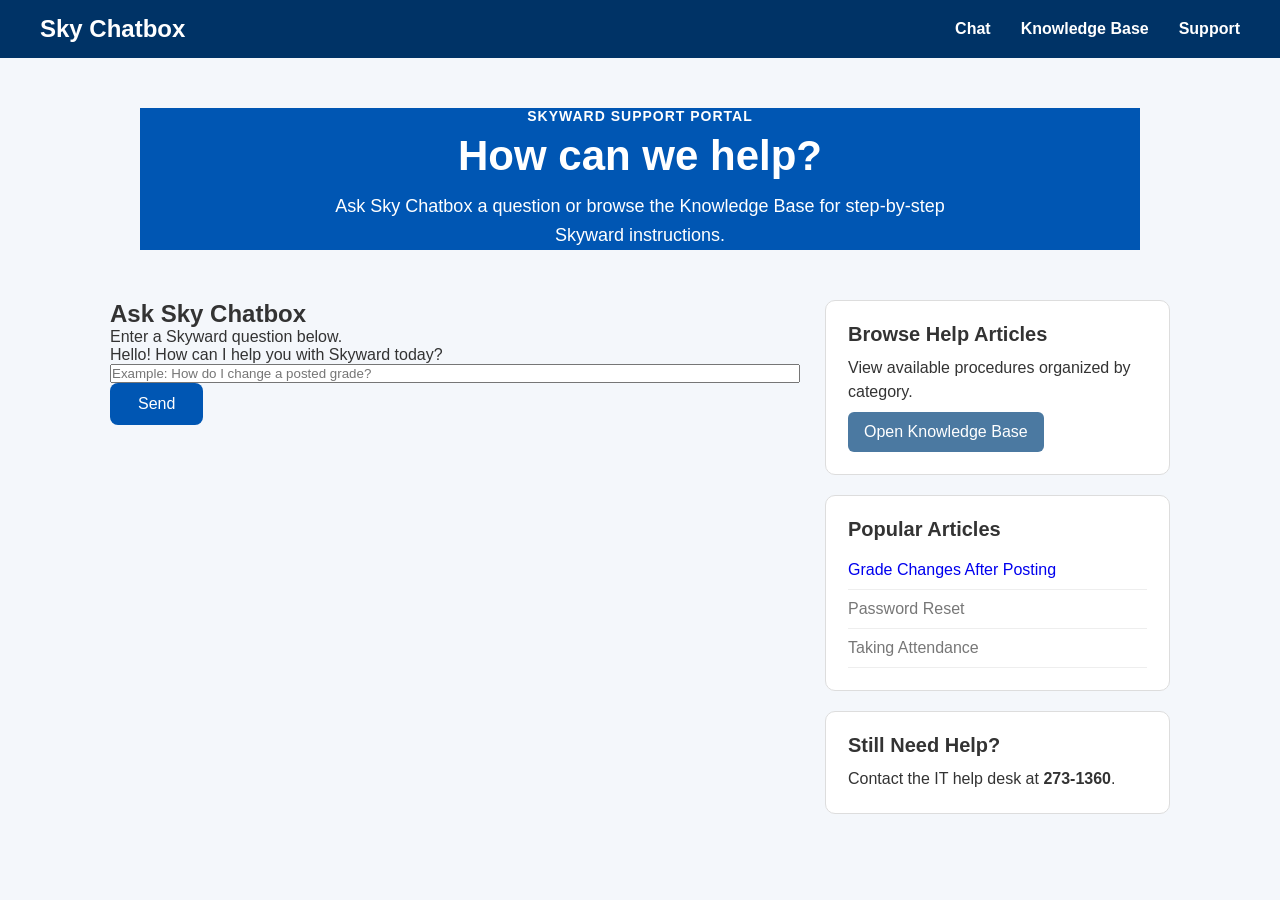
==== index.html @ 8b346db9 "Version 0.6 - Added Knowledge Base and autocomplete" ====
<!DOCTYPE html>
<html lang="en">

<head>
    <meta charset="UTF-8">
    <meta name="viewport" content="width=device-width, initial-scale=1.0">

    <title>Sky Chatbox</title>

    <link rel="stylesheet" href="css/style.css">
</head>

<body>

    <nav>
        <div class="logo">
            Sky Chatbox
        </div>

        <ul>
            <li><a href="index.html">Chat</a></li>
            <li><a href="pages/knowledge.html">Knowledge Base</a></li>
            <li><a href="#support">Support</a></li>
        </ul>
    </nav>

    <header class="home-header">
        <p class="eyebrow">Skyward Support Portal</p>

        <h1>How can we help?</h1>

        <p class="header-description">
            Ask Sky Chatbox a question or browse the Knowledge Base for
            step-by-step Skyward instructions.
        </p>
    </header>

    <main class="home-layout">

        <section class="chat-box">

            <div class="chat-header">
                <h2>Ask Sky Chatbox</h2>
                <p>Enter a Skyward question below.</p>
            </div>

            <div id="chatMessages" class="chat-messages">

                <div class="message bot-message">
                    Hello! How can I help you with Skyward today?
                </div>

            </div>

            <div class="chat-input-area">

    <div class="input-wrapper">

        <input
            type="text"
            id="userInput"
            placeholder="Example: How do I change a posted grade?"
            autocomplete="off"
        >

        <div id="suggestions" class="suggestions"></div>

    </div>

    <button id="sendButton" type="button">
        Send
    </button>

</div>

        </section>

        <aside class="home-sidebar">

            <section class="sidebar-card">
                <h2>Browse Help Articles</h2>

                <p>
                    View available procedures organized by category.
                </p>

                <a href="pages/knowledge.html" class="primary-link">
                    Open Knowledge Base
                </a>
            </section>

            <section class="sidebar-card">
                <h2>Popular Articles</h2>

                <a href="pages/grade-changes.html" class="popular-article">
                    Grade Changes After Posting
                </a>

                <span class="coming-soon">
                    Password Reset
                </span>

                <span class="coming-soon">
                    Taking Attendance
                </span>
            </section>

            <section class="sidebar-card" id="support">
                <h2>Still Need Help?</h2>

                <p>
                    Contact the IT help desk at
                    <strong>273-1360</strong>.
                </p>
            </section>

        </aside>

    </main>

    <script src="knowledge/knowledgeBase.js"></script>
    <script src="script.js"></script>

</body>

</html>
---- css/style.css ----
/* Reset some default browser styles */
* {
    margin: 0;
    padding: 0;
    box-sizing: border-box;
}

/* Overall page */
body {
    font-family: Arial, Helvetica, sans-serif;
    background-color: #f4f7fb;
    color: #333;
}

/* Header section */
header {
    background-color: #0056b3;
    color: white;
    text-align: center;
    padding: 50px 20px;
}

/* Main title */
header h1 {
    font-size: 3rem;
    margin-bottom: 10px;
}

/* Subtitle */
header p {
    font-size: 1.2rem;
}

/* Main content */
main {
    max-width: 900px;
    margin: 40px auto;
    padding: 20px;
}

/* Welcome card */
.welcome {
    background: white;
    border-radius: 12px;
    padding: 40px;
    text-align: center;
    box-shadow: 0 4px 12px rgba(0,0,0,0.1);
}

.welcome h2 {
    margin-bottom: 15px;
}

.welcome p {
    margin-bottom: 25px;
    line-height: 1.6;
}

/* Button */
button {
    background-color: #0056b3;
    color: white;
    border: none;
    padding: 12px 28px;
    font-size: 16px;
    border-radius: 8px;
    cursor: pointer;
    transition: background-color 0.3s ease;
}

button:hover {
    background-color: #003d80;
}
/* ==========================
   Navigation
========================== */

nav {
    background: #003366;
    color: white;
    display: flex;
    justify-content: space-between;
    align-items: center;
    padding: 15px 40px;
}

.logo {
    font-size: 24px;
    font-weight: bold;
}

nav ul {
    list-style: none;
    display: flex;
    gap: 30px;
}

nav a {
    color: white;
    text-decoration: none;
    font-weight: bold;
}

    nav a:hover {
        color: #ffd54f;
    }
/* ==========================
   Quick Help Cards
========================== */

.quick-links {
    margin-top: 50px;
}

.cards {
    display: flex;
    gap: 25px;
    justify-content: center;
    flex-wrap: wrap;
}

.card {
    width: 220px;
    background: white;
    border-radius: 15px;
    padding: 30px;
    text-align: center;
    box-shadow: 0px 6px 15px rgba(0,0,0,.12);
    transition: .3s;
    cursor: pointer;
}

    .card:hover {
        transform: translateY(-10px);
    }

    .card h3 {
        margin-top: 15px;
        font-size: 22px;
    }
.knowledge-page {
    width: 90%;
    max-width: 1000px;
    margin: 40px auto;
}

.knowledge-header {
    text-align: center;
    margin-bottom: 40px;
}

    .knowledge-header h1 {
        margin-bottom: 10px;
    }

    .knowledge-header p {
        margin-bottom: 20px;
    }

#articleSearch {
    width: 100%;
    max-width: 600px;
    padding: 14px;
    font-size: 16px;
    border: 1px solid #cccccc;
    border-radius: 8px;
}

.knowledge-category {
    margin-bottom: 40px;
}

    .knowledge-category h2 {
        margin-bottom: 15px;
    }

.article-list {
    display: grid;
    gap: 15px;
}

.article-card {
    display: block;
    padding: 20px;
    background-color: white;
    border: 1px solid #dddddd;
    border-radius: 10px;
    text-decoration: none;
    color: inherit;
}

    .article-card:hover {
        border-color: #4b79a1;
        box-shadow: 0 4px 12px rgba(0, 0, 0, 0.08);
    }

    .article-card h3 {
        margin-bottom: 8px;
    }

    .article-card p {
        margin: 0;
        line-height: 1.5;
    }
    .home-header {
    max-width: 1000px;
    margin: 50px auto 30px;
    padding: 0 20px;
    text-align: center;
}

.eyebrow {
    margin-bottom: 8px;
    font-size: 14px;
    font-weight: bold;
    letter-spacing: 1px;
    text-transform: uppercase;
}

.home-header h1 {
    margin: 0 0 12px;
    font-size: 42px;
}

.header-description {
    max-width: 650px;
    margin: 0 auto;
    font-size: 18px;
    line-height: 1.6;
}

.home-layout {
    display: grid;
    grid-template-columns: minmax(0, 2fr) minmax(260px, 1fr);
    gap: 25px;
    width: 90%;
    max-width: 1100px;
    margin: 0 auto 50px;
}

.home-sidebar {
    display: flex;
    flex-direction: column;
    gap: 20px;
}

.sidebar-card {
    padding: 22px;
    background-color: white;
    border: 1px solid #dddddd;
    border-radius: 10px;
}

.sidebar-card h2 {
    margin-top: 0;
    margin-bottom: 10px;
    font-size: 20px;
}

.sidebar-card p {
    line-height: 1.5;
}

.primary-link {
    display: inline-block;
    margin-top: 8px;
    padding: 11px 16px;
    background-color: #4b79a1;
    color: white;
    border-radius: 6px;
    text-decoration: none;
}

.popular-article,
.coming-soon {
    display: block;
    padding: 10px 0;
    border-bottom: 1px solid #eeeeee;
}

.popular-article {
    text-decoration: none;
}

.coming-soon {
    color: #777777;
}

@media (max-width: 800px) {
    .home-layout {
        grid-template-columns: 1fr;
    }

    .home-header h1 {
        font-size: 34px;
    }
}
.input-wrapper {
    position: relative;
    flex: 1;
}

.input-wrapper input {
    width: 100%;
    box-sizing: border-box;
}

.suggestions {
    display: none;
    position: absolute;
    left: 0;
    right: 0;
    bottom: calc(100% + 6px);
    background-color: white;
    border: 1px solid #dddddd;
    border-radius: 8px;
    box-shadow: 0 6px 18px rgba(0, 0, 0, 0.12);
    max-height: 220px;
    overflow-y: auto;
    z-index: 1000;
}

.suggestion-item {
    padding: 12px 14px;
    cursor: pointer;
    border-bottom: 1px solid #eeeeee;
}

.suggestion-item:last-child {
    border-bottom: none;
}

.suggestion-item:hover {
    background-color: #f4f6f8;
}

.suggestion-topic {
    display: block;
    font-weight: bold;
    margin-bottom: 3px;
}

.suggestion-hint {
    display: block;
    font-size: 13px;
    color: #666666;
}
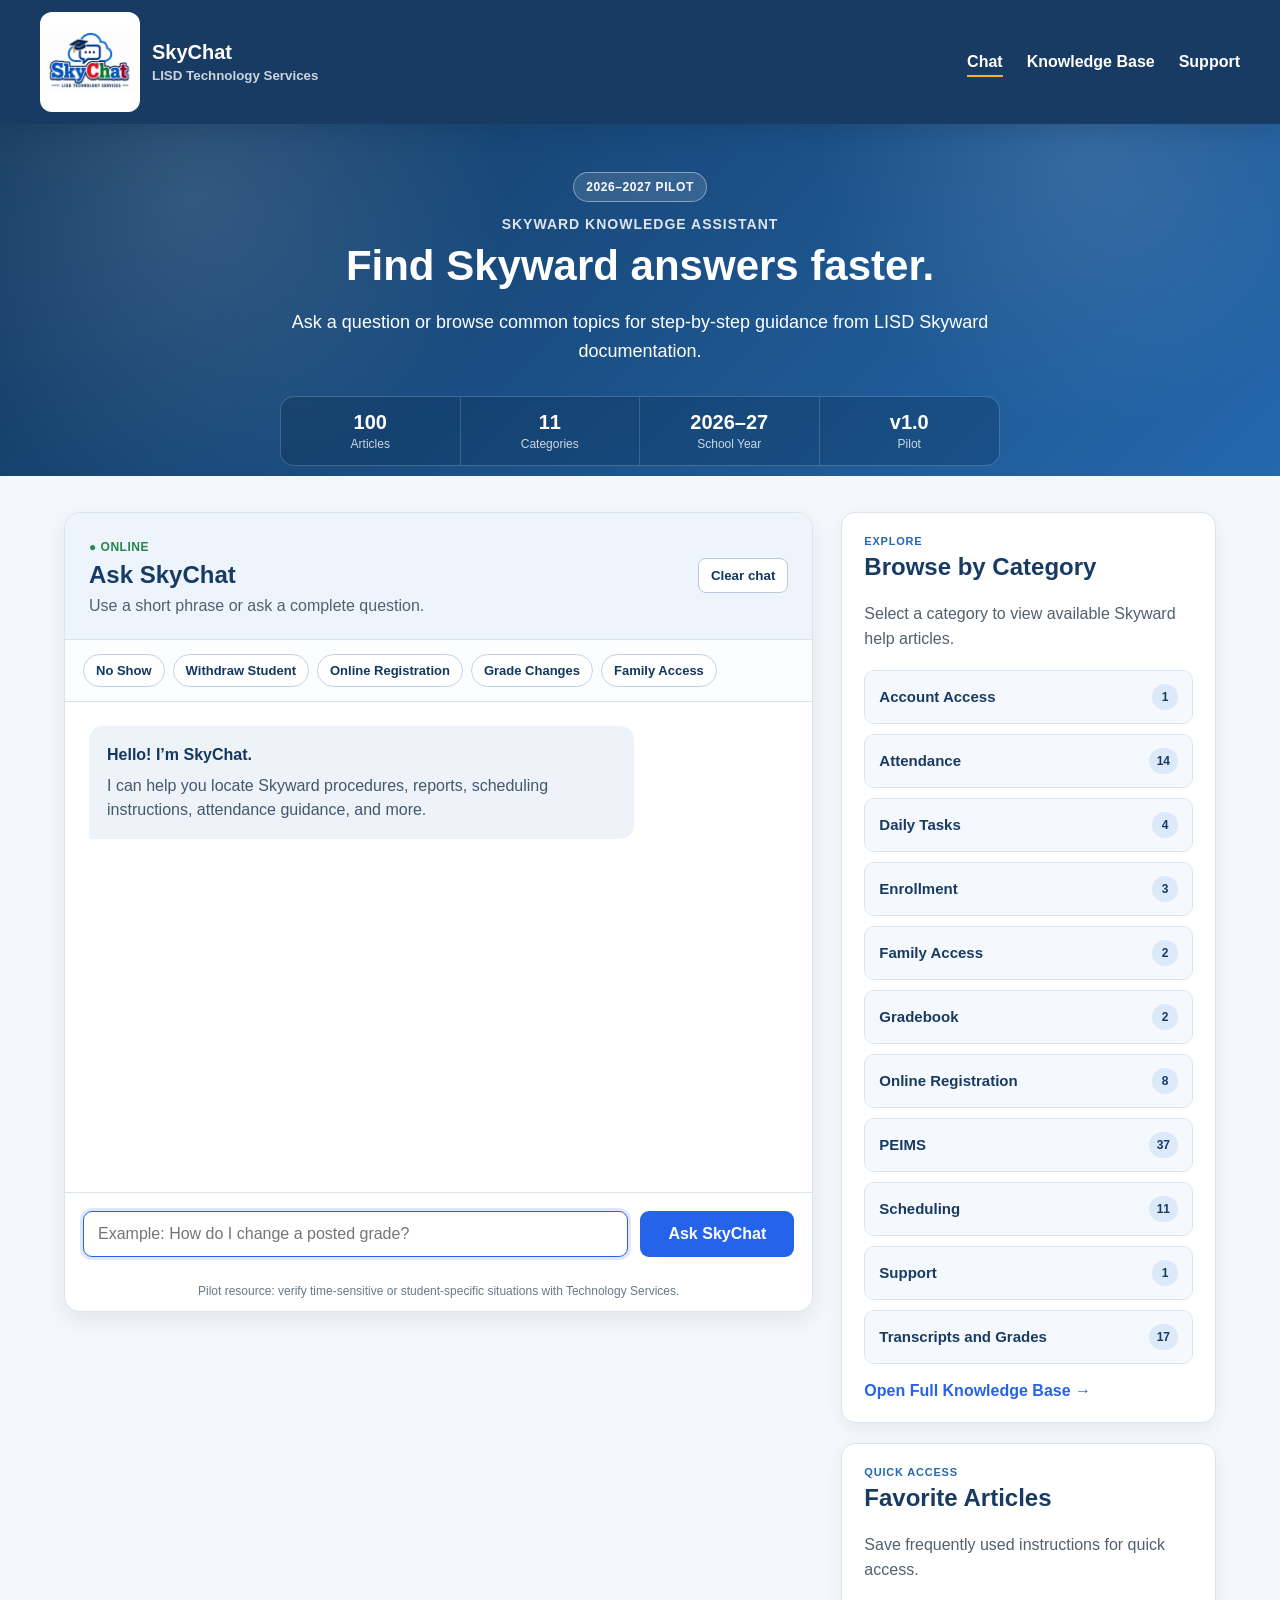
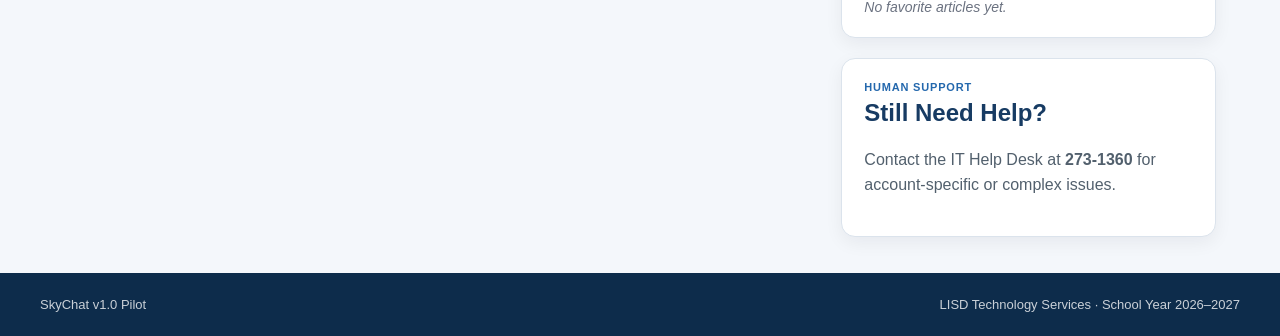
==== commit cef56a5d: "Upload SkyChat v1.0 Pilot" ====
--- a/index.html
+++ b/index.html
@@ -1,126 +1,132 @@
 <!DOCTYPE html>
 <html lang="en">
-
 <head>
     <meta charset="UTF-8">
     <meta name="viewport" content="width=device-width, initial-scale=1.0">
-
-    <title>Sky Chatbox</title>
-
+    <meta name="description" content="SkyChat pilot knowledge assistant for LISD Skyward procedures.">
+    <title>SkyChat | LISD Technology Services</title>
     <link rel="stylesheet" href="css/style.css">
 </head>
+<body>
+    <nav class="app-nav">
+        <a class="brand" href="index.html" aria-label="SkyChat home">
+    <img src="images/skychatbox-logo.png"
+         alt="SkyChat logo"
+         style="width: 100px; height: 100px;">
 
-<body>
-
-    <nav>
-        <div class="logo">
-            Sky Chatbox
-        </div>
-
+    <span class="brand-copy">
+        <strong>SkyChat</strong>
+        <small>LISD Technology Services</small>
+    </span>
+</a>
         <ul>
-            <li><a href="index.html">Chat</a></li>
+            <li><a class="active" href="index.html">Chat</a></li>
             <li><a href="pages/knowledge.html">Knowledge Base</a></li>
             <li><a href="#support">Support</a></li>
         </ul>
     </nav>
 
     <header class="home-header">
-        <p class="eyebrow">Skyward Support Portal</p>
-
-        <h1>How can we help?</h1>
-
+        <div class="pilot-badge">2026–2027 Pilot</div>
+        <p class="eyebrow">Skyward Knowledge Assistant</p>
+        <h1>Find Skyward answers faster.</h1>
         <p class="header-description">
-            Ask Sky Chatbox a question or browse the Knowledge Base for
-            step-by-step Skyward instructions.
+            Ask a question or browse common topics for step-by-step guidance from LISD Skyward documentation.
         </p>
+        <div class="stat-strip" aria-label="SkyChat status">
+            <div><strong id="articleCount">0</strong><span>Articles</span></div>
+            <div><strong id="categoryCount">0</strong><span>Categories</span></div>
+            <div><strong>2026–27</strong><span>School Year</span></div>
+            <div><strong>v1.0</strong><span>Pilot</span></div>
+        </div>
     </header>
 
     <main class="home-layout">
-
-        <section class="chat-box">
-
+        <section class="chat-box" aria-label="SkyChat conversation">
             <div class="chat-header">
-                <h2>Ask Sky Chatbox</h2>
-                <p>Enter a Skyward question below.</p>
+                <div>
+                    <span class="online-indicator">● Online</span>
+                    <h2>Ask SkyChat</h2>
+                    <p>Use a short phrase or ask a complete question.</p>
+                </div>
+                <button id="clearChatButton" class="secondary-button" type="button">Clear chat</button>
             </div>
 
-            <div id="chatMessages" class="chat-messages">
+            <div class="quick-topics" aria-label="Suggested questions">
+                <button type="button" data-question="How do I process a no show?">No Show</button>
+                <button type="button" data-question="How do I withdraw a student?">Withdraw Student</button>
+                <button type="button" data-question="How do I approve online registration?">Online Registration</button>
+                <button type="button" data-question="How do I change a posted grade?">Grade Changes</button>
+                <button type="button" data-question="How do I access Family Access?">Family Access</button>
+            </div>
 
-                <div class="message bot-message">
-                    Hello! How can I help you with Skyward today?
+            <div id="chatMessages" class="chat-messages" aria-live="polite">
+                <div class="message bot-message welcome-message">
+                    <strong>Hello! I’m SkyChat.</strong>
+                    <span>I can help you locate Skyward procedures, reports, scheduling instructions, attendance guidance, and more.</span>
                 </div>
-
             </div>
 
             <div class="chat-input-area">
-
-    <div class="input-wrapper">
-
-        <input
-            type="text"
-            id="userInput"
-            placeholder="Example: How do I change a posted grade?"
-            autocomplete="off"
-        >
-
-        <div id="suggestions" class="suggestions"></div>
-
-    </div>
-
-    <button id="sendButton" type="button">
-        Send
-    </button>
-
-</div>
-
+                <div class="input-wrapper">
+                    <label class="sr-only" for="userInput">Ask a Skyward question</label>
+                    <input type="text" id="userInput" placeholder="Example: How do I change a posted grade?" autocomplete="off">
+                    <div id="suggestions" class="suggestions"></div>
+                </div>
+                <button id="sendButton" type="button">Ask SkyChat</button>
+            </div>
+            <p class="pilot-notice">
+                Pilot resource: verify time-sensitive or student-specific situations with Technology Services.
+            </p>
         </section>
 
         <aside class="home-sidebar">
-
-            <section class="sidebar-card">
-                <h2>Browse Help Articles</h2>
-
-                <p>
-                    View available procedures organized by category.
-                </p>
-
-                <a href="pages/knowledge.html" class="primary-link">
-                    Open Knowledge Base
-                </a>
+            <section class="sidebar-card category-browser-card">
+                <span class="card-kicker">Explore</span>
+                <h2>Browse by Category</h2>
+                <p>Select a category to view available Skyward help articles.</p>
+                <div id="categoryBrowser" class="category-browser"></div>
+                <a href="pages/knowledge.html" class="primary-link">Open Full Knowledge Base →</a>
             </section>
 
-            <section class="sidebar-card">
-                <h2>Popular Articles</h2>
-
-                <a href="pages/grade-changes.html" class="popular-article">
-                    Grade Changes After Posting
-                </a>
-
-                <span class="coming-soon">
-                    Password Reset
-                </span>
-
-                <span class="coming-soon">
-                    Taking Attendance
-                </span>
+            <section class="sidebar-card favorites-card">
+                <span class="card-kicker">Quick Access</span>
+                <h2>Favorite Articles</h2>
+                <p>Save frequently used instructions for quick access.</p>
+                <div id="favoritesList" class="favorites-list">
+                    <span class="favorites-empty">No favorite articles yet.</span>
+                </div>
             </section>
 
             <section class="sidebar-card" id="support">
+                <span class="card-kicker">Human Support</span>
                 <h2>Still Need Help?</h2>
-
-                <p>
-                    Contact the IT help desk at
-                    <strong>273-1360</strong>.
-                </p>
+                <p>Contact the IT Help Desk at <strong>273-1360</strong> for account-specific or complex issues.</p>
             </section>
-
         </aside>
-
     </main>
 
+    <footer class="app-footer">
+        <span>SkyChat v1.0 Pilot</span>
+        <span>LISD Technology Services · School Year 2026–2027</span>
+    </footer>
+
+    <script src="knowledge/accountAccess.js"></script>
+    <script src="knowledge/attendance.js"></script>
+    <script src="knowledge/enrollment.js"></script>
+    <script src="knowledge/familyAccess.js"></script>
+    <script src="knowledge/gradebook.js"></script>
+    <script src="knowledge/scheduling.js"></script>
+    <script src="knowledge/support.js"></script>
+    <script src="knowledge/peims.js"></script>
+    <script src="knowledge/transcriptsGrades.js"></script>
+    <script src="knowledge/dailyTasks.js"></script>
+    <script src="knowledge/dataMiningReports.js"></script>
     <script src="knowledge/knowledgeBase.js"></script>
+    <script src="js/knowledgeService.js"></script>
+    <script src="js/conversation.js"></script>
+    <script src="js/reportFinder.js"></script>
     <script src="script.js"></script>
-
+    
 </body>
-
-</html>+</html>
--- a/css/style.css
+++ b/css/style.css
@@ -1,347 +1,1535 @@
-/* Reset some default browser styles */
-* {
-    margin: 0;
-    padding: 0;
-    box-sizing: border-box;
-}
-
-/* Overall page */
-body {
-    font-family: Arial, Helvetica, sans-serif;
-    background-color: #f4f7fb;
-    color: #333;
-}
-
-/* Header section */
-header {
-    background-color: #0056b3;
-    color: white;
-    text-align: center;
-    padding: 50px 20px;
-}
-
-/* Main title */
-header h1 {
-    font-size: 3rem;
-    margin-bottom: 10px;
-}
-
-/* Subtitle */
-header p {
-    font-size: 1.2rem;
-}
-
-/* Main content */
-main {
-    max-width: 900px;
-    margin: 40px auto;
-    padding: 20px;
-}
-
-/* Welcome card */
-.welcome {
-    background: white;
-    border-radius: 12px;
-    padding: 40px;
-    text-align: center;
-    box-shadow: 0 4px 12px rgba(0,0,0,0.1);
-}
-
-.welcome h2 {
-    margin-bottom: 15px;
-}
-
-.welcome p {
-    margin-bottom: 25px;
-    line-height: 1.6;
-}
-
-/* Button */
-button {
-    background-color: #0056b3;
-    color: white;
-    border: none;
-    padding: 12px 28px;
-    font-size: 16px;
-    border-radius: 8px;
-    cursor: pointer;
-    transition: background-color 0.3s ease;
-}
-
-button:hover {
-    background-color: #003d80;
-}
-/* ==========================
-   Navigation
-========================== */
-
-nav {
-    background: #003366;
-    color: white;
-    display: flex;
-    justify-content: space-between;
-    align-items: center;
-    padding: 15px 40px;
-}
-
-.logo {
-    font-size: 24px;
-    font-weight: bold;
-}
-
-nav ul {
-    list-style: none;
-    display: flex;
-    gap: 30px;
-}
-
-nav a {
-    color: white;
-    text-decoration: none;
-    font-weight: bold;
-}
-
-    nav a:hover {
-        color: #ffd54f;
-    }
-/* ==========================
-   Quick Help Cards
-========================== */
-
-.quick-links {
-    margin-top: 50px;
-}
-
-.cards {
-    display: flex;
-    gap: 25px;
-    justify-content: center;
-    flex-wrap: wrap;
-}
-
-.card {
-    width: 220px;
-    background: white;
-    border-radius: 15px;
-    padding: 30px;
-    text-align: center;
-    box-shadow: 0px 6px 15px rgba(0,0,0,.12);
-    transition: .3s;
-    cursor: pointer;
-}
-
-    .card:hover {
-        transform: translateY(-10px);
-    }
-
-    .card h3 {
-        margin-top: 15px;
-        font-size: 22px;
-    }
-.knowledge-page {
-    width: 90%;
-    max-width: 1000px;
-    margin: 40px auto;
-}
-
-.knowledge-header {
-    text-align: center;
-    margin-bottom: 40px;
-}
-
-    .knowledge-header h1 {
-        margin-bottom: 10px;
-    }
-
-    .knowledge-header p {
-        margin-bottom: 20px;
-    }
-
-#articleSearch {
-    width: 100%;
-    max-width: 600px;
-    padding: 14px;
-    font-size: 16px;
-    border: 1px solid #cccccc;
-    border-radius: 8px;
-}
-
-.knowledge-category {
-    margin-bottom: 40px;
-}
-
-    .knowledge-category h2 {
-        margin-bottom: 15px;
-    }
-
-.article-list {
-    display: grid;
-    gap: 15px;
-}
-
-.article-card {
-    display: block;
-    padding: 20px;
-    background-color: white;
-    border: 1px solid #dddddd;
-    border-radius: 10px;
-    text-decoration: none;
-    color: inherit;
-}
-
-    .article-card:hover {
-        border-color: #4b79a1;
-        box-shadow: 0 4px 12px rgba(0, 0, 0, 0.08);
-    }
-
-    .article-card h3 {
-        margin-bottom: 8px;
-    }
-
-    .article-card p {
-        margin: 0;
-        line-height: 1.5;
-    }
-    .home-header {
-    max-width: 1000px;
-    margin: 50px auto 30px;
-    padding: 0 20px;
-    text-align: center;
-}
-
-.eyebrow {
-    margin-bottom: 8px;
-    font-size: 14px;
-    font-weight: bold;
-    letter-spacing: 1px;
-    text-transform: uppercase;
-}
-
-.home-header h1 {
-    margin: 0 0 12px;
-    font-size: 42px;
-}
-
-.header-description {
-    max-width: 650px;
-    margin: 0 auto;
-    font-size: 18px;
-    line-height: 1.6;
-}
-
-.home-layout {
-    display: grid;
-    grid-template-columns: minmax(0, 2fr) minmax(260px, 1fr);
-    gap: 25px;
-    width: 90%;
-    max-width: 1100px;
-    margin: 0 auto 50px;
-}
-
-.home-sidebar {
-    display: flex;
-    flex-direction: column;
-    gap: 20px;
-}
-
-.sidebar-card {
-    padding: 22px;
-    background-color: white;
-    border: 1px solid #dddddd;
-    border-radius: 10px;
-}
-
-.sidebar-card h2 {
-    margin-top: 0;
-    margin-bottom: 10px;
-    font-size: 20px;
-}
-
-.sidebar-card p {
-    line-height: 1.5;
-}
-
-.primary-link {
-    display: inline-block;
-    margin-top: 8px;
-    padding: 11px 16px;
-    background-color: #4b79a1;
-    color: white;
-    border-radius: 6px;
-    text-decoration: none;
-}
-
-.popular-article,
-.coming-soon {
-    display: block;
-    padding: 10px 0;
-    border-bottom: 1px solid #eeeeee;
-}
-
-.popular-article {
-    text-decoration: none;
-}
-
-.coming-soon {
-    color: #777777;
-}
-
-@media (max-width: 800px) {
-    .home-layout {
-        grid-template-columns: 1fr;
-    }
-
-    .home-header h1 {
-        font-size: 34px;
-    }
-}
-.input-wrapper {
-    position: relative;
-    flex: 1;
-}
-
-.input-wrapper input {
-    width: 100%;
-    box-sizing: border-box;
-}
-
-.suggestions {
-    display: none;
-    position: absolute;
-    left: 0;
-    right: 0;
-    bottom: calc(100% + 6px);
-    background-color: white;
-    border: 1px solid #dddddd;
-    border-radius: 8px;
-    box-shadow: 0 6px 18px rgba(0, 0, 0, 0.12);
-    max-height: 220px;
-    overflow-y: auto;
-    z-index: 1000;
-}
-
-.suggestion-item {
-    padding: 12px 14px;
-    cursor: pointer;
-    border-bottom: 1px solid #eeeeee;
-}
-
-.suggestion-item:last-child {
-    border-bottom: none;
-}
-
-.suggestion-item:hover {
-    background-color: #f4f6f8;
-}
-
-.suggestion-topic {
-    display: block;
-    font-weight: bold;
-    margin-bottom: 3px;
-}
-
-.suggestion-hint {
-    display: block;
-    font-size: 13px;
-    color: #666666;
+* {
+    box-sizing: border-box;
+}
+
+body {
+    margin: 0;
+    font-family: Arial, Helvetica, sans-serif;
+    background: #f4f7fb;
+    color: #1f2937;
+}
+
+/* Navigation */
+
+nav {
+    display: flex;
+    align-items: center;
+    justify-content: space-between;
+    padding: 18px 40px;
+    background: #173b63;
+    color: #ffffff;
+}
+
+.logo {
+    font-size: 22px;
+    font-weight: 700;
+}
+
+nav ul {
+    display: flex;
+    gap: 24px;
+    margin: 0;
+    padding: 0;
+    list-style: none;
+}
+
+nav a {
+    color: #ffffff;
+    text-decoration: none;
+    font-weight: 600;
+}
+
+nav a:hover {
+    text-decoration: underline;
+}
+
+/* Header */
+
+.home-header {
+    padding: 10px 16px;
+    text-align: center;
+    background: linear-gradient(135deg, #173b63, #2563a8);
+    color: #ffffff;
+}
+
+.eyebrow {
+    margin: 0 0 10px;
+    font-size: 14px;
+    font-weight: 700;
+    letter-spacing: 1px;
+    text-transform: uppercase;
+    opacity: 0.85;
+}
+
+.home-header h1 {
+    margin: 0;
+    font-size: 42px;
+}
+
+.header-description {
+    max-width: 700px;
+    margin: 18px auto 0;
+    line-height: 1.6;
+    font-size: 18px;
+}
+
+/* Main layout */
+
+.home-layout {
+    display: grid;
+    grid-template-columns: minmax(0, 2fr) minmax(280px, 1fr);
+    gap: 28px;
+    max-width: 1200px;
+    margin: 36px auto;
+    padding: 0 24px;
+}
+
+/* Chat section */
+
+.chat-box { 
+  display: flex; 
+  flex-direction: column; 
+  height: calc(100vh - 100px); /* Reduced subtracted space to make it taller */
+  min-height: 620px; 
+  max-height: 900px; /* Increased from 760px for extra height */
+  background: #ffffff; 
+  border: 1px solid #dbe3ec; 
+  border-radius: 16px; 
+  overflow: hidden; 
+  box-shadow: 0 8px 24px rgba(15, 23, 42, 0.08);
+}
+
+
+.chat-header {
+    padding: 24px;
+    background: #eef4fb;
+    border-bottom: 1px solid #dbe3ec;
+}
+
+.chat-header h2 {
+    margin: 0 0 8px;
+    color: #173b63;
+}
+
+.chat-header p {
+    margin: 0;
+    color: #52606d;
+}
+
+.chat-messages {
+    flex: 1;
+    min-height: 0;
+    display: flex;
+    flex-direction: column;
+    gap: 14px;
+    padding: 24px;
+    overflow-y: auto;
+}
+
+.message {
+    max-width: 78%;
+    padding: 12px 16px;
+    border-radius: 14px;
+    line-height: 1.5;
+    white-space: pre-line;
+}
+
+.bot-message {
+    align-self: flex-start;
+    background: #edf3f9;
+    color: #243b53;
+    border-bottom-left-radius: 4px;
+}
+
+.user-message {
+    align-self: flex-end;
+    background: #2563eb;
+    color: #ffffff;
+    border-bottom-right-radius: 4px;
+}
+
+.chat-input-area {
+    display: flex;
+    gap: 12px;
+    padding: 18px;
+    background: #ffffff;
+    border-top: 1px solid #dbe3ec;
+    flex-shrink: 0;
+}
+
+.input-wrapper {
+    position: relative;
+    flex: 1;
+}
+
+#userInput {
+    width: 100%;
+    padding: 13px 14px;
+    border: 1px solid #b8c5d3;
+    border-radius: 9px;
+    font-size: 16px;
+    outline: none;
+}
+
+#userInput:focus {
+    border-color: #2563eb;
+    box-shadow: 0 0 0 3px rgba(37, 99, 235, 0.15);
+}
+
+#sendButton {
+    padding: 0 22px;
+    background: #2563eb;
+    color: #ffffff;
+    border: none;
+    border-radius: 9px;
+    font-size: 16px;
+    font-weight: 700;
+    cursor: pointer;
+}
+
+#sendButton:hover {
+    background: #1d4ed8;
+}
+
+/* Autocomplete suggestions */
+
+.suggestions {
+    position: absolute;
+    left: 0;
+    right: 0;
+    bottom: calc(100% + 8px);
+    display: none;
+    max-height: 260px;
+    overflow-y: auto;
+    background: #ffffff;
+    border: 1px solid #d9e2ec;
+    border-radius: 10px;
+    box-shadow: 0 8px 20px rgba(0, 0, 0, 0.12);
+    z-index: 20;
+}
+
+.suggestion-item {
+    display: flex;
+    flex-direction: column;
+    gap: 3px;
+    padding: 12px 14px;
+    cursor: pointer;
+    border-bottom: 1px solid #edf2f7;
+}
+
+.suggestion-item:last-child {
+    border-bottom: none;
+}
+
+.suggestion-item:hover {
+    background: #f0f5ff;
+}
+
+.suggestion-topic {
+    color: #173b63;
+    font-weight: 700;
+}
+
+.suggestion-hint {
+    color: #6b7c93;
+    font-size: 12px;
+}
+
+/* Sidebar */
+
+.home-sidebar {
+    display: flex;
+    flex-direction: column;
+    gap: 20px;
+}
+
+.sidebar-card {
+    padding: 22px;
+    background: #ffffff;
+    border: 1px solid #dbe3ec;
+    border-radius: 14px;
+    box-shadow: 0 6px 18px rgba(15, 23, 42, 0.06);
+}
+
+.sidebar-card h2 {
+    margin-top: 0;
+    color: #173b63;
+}
+
+.sidebar-card p {
+    color: #52606d;
+    line-height: 1.6;
+}
+
+.primary-link,
+.popular-article {
+    display: block;
+    margin-top: 12px;
+    color: #2563eb;
+    text-decoration: none;
+    font-weight: 700;
+}
+
+.primary-link:hover,
+.popular-article:hover {
+    text-decoration: underline;
+}
+
+.coming-soon {
+    display: block;
+    margin-top: 12px;
+    color: #6b7280;
+}
+
+/* Knowledge article response card */
+
+.article-message {
+    width: 100%;
+    max-width: 560px;
+    padding: 0;
+    background: transparent;
+}
+
+.response-card {
+    width: 100%;
+    padding: 22px;
+    background: #ffffff;
+    border: 1px solid #d9e2ec;
+    border-left: 5px solid #2563eb;
+    border-radius: 12px;
+    box-sizing: border-box;
+    box-shadow: 0 4px 14px rgba(0, 0, 0, 0.08);
+}
+
+.response-title {
+    margin: 0 0 10px;
+    font-size: 20px;
+    color: #172b4d;
+}
+
+.category-badge {
+    display: inline-block;
+    margin-bottom: 18px;
+    padding: 5px 11px;
+    background: #e8f0ff;
+    color: #1d4ed8;
+    border-radius: 20px;
+    font-size: 13px;
+    font-weight: 600;
+}
+
+.section-label {
+    margin: 5px 0 6px;
+    color: #52606d;
+    font-size: 13px;
+    font-weight: 700;
+    text-transform: uppercase;
+    letter-spacing: 0.5px;
+}
+
+.response-summary {
+    margin: 0;
+    color: #334e68;
+    line-height: 1.6;
+}
+
+.response-divider {
+    margin: 18px 0;
+    border: 0;
+    border-top: 1px solid #d9e2ec;
+}
+
+.response-answer {
+    color: #243b53;
+    line-height: 1.7;
+    white-space: pre-line;
+}
+
+.related-articles {
+    display: flex;
+    flex-wrap: wrap;
+    gap: 8px;
+    margin-top: 10px;
+}
+
+.related-button {
+    padding: 8px 12px;
+    background: #f0f5ff;
+    color: #1d4ed8;
+    border: 1px solid #b6ccfe;
+    border-radius: 7px;
+    font-family: inherit;
+    font-size: 14px;
+    cursor: pointer;
+}
+
+.related-button:hover {
+    background: #dbe8ff;
+    border-color: #7da2f8;
+}
+
+/* Responsive layout */
+
+@media (max-width: 850px) {
+    nav {
+        flex-direction: column;
+        gap: 14px;
+        padding: 18px 20px;
+    }
+
+    nav ul {
+        flex-wrap: wrap;
+        justify-content: center;
+    }
+
+    .home-header {
+        padding: 42px 20px 30px;
+    }
+
+    .home-header h1 {
+        font-size: 34px;
+    }
+
+    .home-layout {
+        grid-template-columns: 1fr;
+        padding: 0 16px;
+    }
+
+    .chat-box {
+        min-height: 560px;
+    }
+
+    .message {
+        max-width: 90%;
+    }
+}
+
+@media (max-width: 560px) {
+    .chat-input-area {
+        flex-direction: column;
+    }
+
+    #sendButton {
+        min-height: 46px;
+    }
+
+    .home-header h1 {
+        font-size: 30px;
+    }
+}
+/* ChatGPT typing indicator */
+
+.typing {
+    display: flex;
+    gap: 6px;
+    align-items: center;
+}
+
+.typing span {
+    width: 10px;
+    height: 10px;
+    border-radius: 50%;
+    background: #4f73c8;
+    animation: bounce 1.2s infinite;
+}
+
+.typing span:nth-child(2) {
+    animation-delay: .2s;
+}
+
+.typing span:nth-child(3) {
+    animation-delay: .4s;
+}
+
+@keyframes bounce {
+
+    0%,80%,100%{
+        transform: translateY(0);
+        opacity:.4;
+    }
+
+    40%{
+        transform: translateY(-7px);
+        opacity:1;
+    }
+
+}
+.message {
+
+    animation: fadeIn .35s ease;
+
+}
+
+@keyframes fadeIn{
+
+from{
+
+opacity:0;
+transform:translateY(10px);
+
+}
+
+to{
+
+opacity:1;
+transform:translateY(0);
+
+}
+
+}
+.response-card{
+
+transition:.25s;
+
+}
+
+.response-card:hover{
+
+transform:translateY(-4px);
+
+box-shadow:0 12px 30px rgba(0,0,0,.15);
+
+}
+/* Category browser */
+
+.category-browser-card {
+    overflow: hidden;
+}
+
+.category-browser {
+    display: flex;
+    flex-direction: column;
+    gap: 10px;
+    margin: 18px 0;
+}
+
+.category-section {
+    overflow: hidden;
+    border: 1px solid #dbe3ec;
+    border-radius: 10px;
+    background: #ffffff;
+}
+
+.category-toggle {
+    width: 100%;
+    display: flex;
+    align-items: center;
+    justify-content: space-between;
+    gap: 12px;
+    padding: 13px 14px;
+    background: #f5f8fc;
+    color: #173b63;
+    border: none;
+    font-family: inherit;
+    font-size: 15px;
+    font-weight: 700;
+    text-align: left;
+    cursor: pointer;
+}
+
+.category-toggle:hover {
+    background: #eaf1fa;
+}
+
+.category-toggle.active {
+    background: #173b63;
+    color: #ffffff;
+}
+
+.category-count {
+    display: inline-flex;
+    align-items: center;
+    justify-content: center;
+    min-width: 26px;
+    height: 26px;
+    padding: 0 8px;
+    background: #dce9f8;
+    color: #173b63;
+    border-radius: 20px;
+    font-size: 12px;
+    font-weight: 700;
+}
+
+.category-toggle.active .category-count {
+    background: #ffffff;
+    color: #173b63;
+}
+
+.category-article-list {
+    display: none;
+    flex-direction: column;
+    padding: 8px;
+    background: #ffffff;
+    border-top: 1px solid #dbe3ec;
+}
+
+.category-article-list.open {
+    display: flex;
+}
+
+.category-article-button {
+    width: 100%;
+    padding: 10px 11px;
+    background: transparent;
+    color: #334e68;
+    border: none;
+    border-radius: 7px;
+    font-family: inherit;
+    font-size: 14px;
+    text-align: left;
+    cursor: pointer;
+}
+
+.category-article-button:hover {
+    background: #eef4fb;
+    color: #1d4ed8;
+}
+/* Favorite articles */
+
+.article-heading {
+    display: flex;
+    align-items: flex-start;
+    justify-content: space-between;
+    gap: 16px;
+}
+
+.article-heading .response-title {
+    flex: 1;
+}
+
+.favorite-article-button {
+    flex-shrink: 0;
+    width: 40px;
+    height: 40px;
+    padding: 0;
+    background: #f5f8fc;
+    color: #6b7280;
+    border: 1px solid #d9e2ec;
+    border-radius: 50%;
+    font-family: inherit;
+    font-size: 25px;
+    line-height: 1;
+    cursor: pointer;
+    transition: 0.2s ease;
+}
+
+.favorite-article-button:hover {
+    background: #fff7d6;
+    color: #d97706;
+    border-color: #f4c95d;
+    transform: scale(1.06);
+}
+
+.favorite-article-button.active {
+    background: #fff7d6;
+    color: #d97706;
+    border-color: #f4c95d;
+}
+
+.favorites-list {
+    display: flex;
+    flex-direction: column;
+    gap: 8px;
+    margin-top: 16px;
+}
+
+.favorites-empty {
+    color: #6b7280;
+    font-size: 14px;
+    font-style: italic;
+}
+
+.favorite-item {
+    display: flex;
+    align-items: stretch;
+    overflow: hidden;
+    border: 1px solid #dbe3ec;
+    border-radius: 8px;
+}
+
+.favorite-open-button {
+    flex: 1;
+    padding: 10px 12px;
+    background: #f5f8fc;
+    color: #173b63;
+    border: none;
+    font-family: inherit;
+    font-size: 14px;
+    font-weight: 600;
+    text-align: left;
+    cursor: pointer;
+}
+
+.favorite-open-button:hover {
+    background: #eaf1fa;
+    color: #1d4ed8;
+}
+
+.favorite-remove-button {
+    width: 40px;
+    background: #ffffff;
+    color: #6b7280;
+    border: none;
+    border-left: 1px solid #dbe3ec;
+    font-family: inherit;
+    font-size: 22px;
+    cursor: pointer;
+}
+
+.favorite-remove-button:hover {
+    background: #fee2e2;
+    color: #b91c1c;
+}
+/* Admin dashboard */
+
+.admin-header {
+    padding: 48px 40px 34px;
+    text-align: center;
+    background: linear-gradient(135deg, #173b63, #2563a8);
+    color: #ffffff;
+}
+
+.admin-header h1 {
+    margin: 0;
+    font-size: 40px;
+}
+
+.admin-layout {
+    max-width: 1200px;
+    margin: 36px auto;
+    padding: 0 24px 40px;
+}
+
+.admin-stat-grid {
+    display: grid;
+    grid-template-columns: repeat(4, minmax(0, 1fr));
+    gap: 20px;
+    margin-bottom: 28px;
+}
+
+.admin-stat-card {
+    display: flex;
+    flex-direction: column;
+    gap: 12px;
+    padding: 24px;
+    background: #ffffff;
+    border: 1px solid #dbe3ec;
+    border-radius: 14px;
+    box-shadow: 0 6px 18px rgba(15, 23, 42, 0.06);
+}
+
+.admin-stat-label {
+    color: #52606d;
+    font-size: 14px;
+    font-weight: 700;
+    text-transform: uppercase;
+    letter-spacing: 0.5px;
+}
+
+.admin-stat-number {
+    color: #173b63;
+    font-size: 38px;
+}
+
+.admin-panel {
+    padding: 26px;
+    background: #ffffff;
+    border: 1px solid #dbe3ec;
+    border-radius: 14px;
+    box-shadow: 0 6px 18px rgba(15, 23, 42, 0.06);
+}
+
+.admin-panel-heading {
+    display: flex;
+    align-items: flex-start;
+    justify-content: space-between;
+    gap: 20px;
+    margin-bottom: 22px;
+}
+
+.admin-panel-heading h2 {
+    margin: 0 0 8px;
+    color: #173b63;
+}
+
+.admin-panel-heading p {
+    margin: 0;
+    color: #52606d;
+}
+
+.admin-danger-button {
+    flex-shrink: 0;
+    padding: 10px 15px;
+    background: #ffffff;
+    color: #b91c1c;
+    border: 1px solid #f1a7a7;
+    border-radius: 8px;
+    font-family: inherit;
+    font-weight: 700;
+    cursor: pointer;
+}
+
+.admin-danger-button:hover {
+    background: #fee2e2;
+}
+
+.unanswered-questions-list {
+    display: flex;
+    flex-direction: column;
+    gap: 12px;
+}
+
+.unanswered-question-card {
+    padding: 18px;
+    background: #f8fafc;
+    border: 1px solid #dbe3ec;
+    border-left: 4px solid #2563eb;
+    border-radius: 10px;
+}
+
+.unanswered-question-card h3 {
+    margin: 0 0 12px;
+    color: #243b53;
+    font-size: 17px;
+}
+
+.unanswered-question-details {
+    display: flex;
+    flex-wrap: wrap;
+    gap: 14px;
+    color: #6b7280;
+    font-size: 13px;
+}
+
+.admin-empty-message {
+    margin: 0;
+    padding: 20px;
+    color: #6b7280;
+    text-align: center;
+    background: #f8fafc;
+    border: 1px dashed #cbd5e1;
+    border-radius: 10px;
+}
+
+@media (max-width: 900px) {
+    .admin-stat-grid {
+        grid-template-columns: repeat(2, minmax(0, 1fr));
+    }
+}
+
+@media (max-width: 560px) {
+    .admin-header {
+        padding: 38px 20px 28px;
+    }
+
+    .admin-header h1 {
+        font-size: 31px;
+    }
+
+    .admin-stat-grid {
+        grid-template-columns: 1fr;
+    }
+
+    .admin-panel-heading {
+        flex-direction: column;
+    }
+
+    .admin-danger-button {
+        width: 100%;
+    }
+}
+/* ======================================================
+   TOP VIEWED ARTICLES
+   ====================================================== */
+
+.top-articles-list {
+    display: flex;
+    flex-direction: column;
+    gap: 12px;
+    margin-top: 20px;
+}
+
+.top-article-item {
+    display: grid;
+    grid-template-columns: 45px 1fr auto;
+    align-items: center;
+    gap: 16px;
+    padding: 16px 18px;
+    background: #f7f9fc;
+    border: 1px solid #d8e1ec;
+    border-radius: 12px;
+}
+
+.top-article-rank {
+    display: flex;
+    align-items: center;
+    justify-content: center;
+    width: 34px;
+    height: 34px;
+    border-radius: 50%;
+    background: #1f5f9f;
+    color: white;
+    font-weight: 700;
+}
+
+.top-article-topic {
+    font-size: 16px;
+    font-weight: 600;
+    color: #163b66;
+}
+
+.top-article-views {
+    font-size: 14px;
+    font-weight: 600;
+    color: #58677a;
+    white-space: nowrap;
+}
+
+@media (max-width: 600px) {
+    .top-article-item {
+        grid-template-columns: 40px 1fr;
+    }
+
+    .top-article-views {
+        grid-column: 2;
+    }
+}
+/* ======================================================
+   DASHBOARD
+====================================================== */
+
+.knowledge-dashboard-grid {
+    display: grid;
+    grid-template-columns: repeat(auto-fit, minmax(220px, 1fr));
+    gap: 20px;
+    margin-top: 20px;
+}
+
+.knowledge-dashboard-card {
+    display: flex;
+    align-items: center;
+    gap: 18px;
+
+    background: #ffffff;
+
+    border-radius: 14px;
+
+    padding: 20px;
+
+    border: 1px solid #e5e7eb;
+
+    box-shadow: 0 6px 18px rgba(0,0,0,.08);
+
+    transition: all .25s ease;
+}
+
+.knowledge-dashboard-card:hover {
+    transform: translateY(-4px);
+
+    box-shadow: 0 10px 26px rgba(0,0,0,.15);
+}
+
+.knowledge-dashboard-icon {
+
+    width: 58px;
+    height: 58px;
+
+    border-radius: 50%;
+
+    background: #0f4c81;
+
+    color: white;
+
+    display: flex;
+
+    align-items: center;
+
+    justify-content: center;
+
+    font-size: 28px;
+
+    flex-shrink: 0;
+}
+
+.knowledge-dashboard-label {
+
+    display: block;
+
+    color: #6b7280;
+
+    font-size: .9rem;
+
+    margin-bottom: 6px;
+}
+
+.knowledge-dashboard-number {
+
+    display: block;
+
+    font-size: 2rem;
+
+    font-weight: 700;
+
+    color: #111827;
+}
+
+.knowledge-dashboard-date {
+
+    display: block;
+
+    font-size: 1rem;
+
+    font-weight: 600;
+
+    color: #111827;
+}
+/* ======================================================
+   ADMIN LAYOUT
+====================================================== */
+
+.admin-main {
+
+    display: grid;
+
+    grid-template-columns: 260px 1fr;
+
+    gap: 30px;
+
+    align-items: start;
+
+    max-width: 1600px;
+
+    margin: 30px auto;
+
+    padding: 0 25px;
+}
+
+.admin-sidebar {
+
+    background: #0f4c81;
+
+    color: white;
+
+    border-radius: 16px;
+
+    padding: 24px;
+
+    position: sticky;
+
+    top: 20px;
+
+    min-height: 700px;
+}
+
+.sidebar-logo {
+
+    text-align: center;
+
+    margin-bottom: 35px;
+}
+
+.sidebar-logo h2 {
+
+    margin-top: 12px;
+
+    font-size: 1.4rem;
+}
+
+.sidebar-nav {
+
+    display: flex;
+
+    flex-direction: column;
+
+    gap: 12px;
+}
+
+.sidebar-link {
+
+    color: white;
+
+    text-decoration: none;
+
+    padding: 14px 18px;
+
+    border-radius: 10px;
+
+    transition: .25s;
+
+    font-weight: 600;
+}
+
+.sidebar-link:hover {
+
+    background: rgba(255,255,255,.15);
+}
+
+.sidebar-link.active {
+
+    background: white;
+
+    color: #0f4c81;
+}
+/* ======================================================
+   KNOWLEDGE MANAGER CONTROLS
+====================================================== */
+
+.knowledge-heading-actions {
+    display: flex;
+    align-items: center;
+    gap: 10px;
+    flex-wrap: wrap;
+}
+
+.knowledge-primary-button,
+.knowledge-secondary-button,
+.knowledge-edit-button,
+.knowledge-delete-button {
+    border: none;
+    border-radius: 9px;
+    padding: 10px 16px;
+    font-size: 0.9rem;
+    font-weight: 600;
+    cursor: pointer;
+    transition:
+        transform 0.2s ease,
+        box-shadow 0.2s ease,
+        background 0.2s ease;
+}
+
+.knowledge-primary-button {
+    background: #0f5c9e;
+    color: #ffffff;
+    box-shadow: 0 4px 10px rgba(15, 92, 158, 0.25);
+}
+
+.knowledge-primary-button:hover {
+    background: #0b4d87;
+    transform: translateY(-2px);
+    box-shadow: 0 7px 15px rgba(15, 92, 158, 0.3);
+}
+
+.knowledge-secondary-button {
+    background: #eef4fa;
+    color: #174a73;
+    border: 1px solid #cbd9e7;
+}
+
+.knowledge-secondary-button:hover {
+    background: #dfeaf5;
+    transform: translateY(-2px);
+}
+.knowledge-favorite-button{
+    background:#fff8dc;
+    color:#9a6700;
+}
+
+.knowledge-favorite-button:hover{
+    background:#ffe9a8;
+    transform:translateY(-2px);
+}
+.knowledge-edit-button {
+    background: #e8f3ff;
+    color: #145b91;
+}
+
+.knowledge-edit-button:hover {
+    background: #d5eaff;
+    transform: translateY(-2px);
+}
+
+.knowledge-delete-button {
+    background: #fff0f0;
+    color: #a22c2c;
+}
+
+.knowledge-delete-button:hover {
+    background: #ffdede;
+    transform: translateY(-2px);
+}
+
+.knowledge-toolbar {
+    margin-top: 22px;
+    margin-bottom: 22px;
+}
+
+.knowledge-search-input {
+    width: 100%;
+    max-width: 560px;
+    padding: 13px 16px;
+    border: 1px solid #cdd7e2;
+    border-radius: 10px;
+    background: #ffffff;
+    font-size: 1rem;
+    outline: none;
+    transition:
+        border-color 0.2s ease,
+        box-shadow 0.2s ease;
+}
+
+.knowledge-search-input:focus {
+    border-color: #2473b7;
+    box-shadow: 0 0 0 4px rgba(36, 115, 183, 0.13);
+}
+
+.knowledge-article-actions {
+    display: flex;
+    gap: 8px;
+    flex-wrap: wrap;
+}
+/* ======================================================
+   RECENT ACTIVITY
+====================================================== */
+
+.recent-activity-list{
+    display:flex;
+    flex-direction:column;
+    gap:14px;
+}
+
+.recent-activity-item{
+    display:flex;
+    justify-content:space-between;
+    align-items:center;
+    padding:16px 18px;
+    border:1px solid #e5e7eb;
+    border-radius:12px;
+    background:#ffffff;
+    transition:all .2s ease;
+}
+
+.recent-activity-item:hover{
+    background:#f8fafc;
+    border-color:#cbd5e1;
+}
+
+.recent-activity-details{
+    display:flex;
+    flex-direction:column;
+    gap:4px;
+}
+
+.recent-activity-details strong{
+    color:#1e3a8a;
+    font-size:15px;
+}
+
+.recent-activity-details > span:not(.activity-badge){
+    color:#64748b;
+    font-size:14px;
+}
+
+.recent-activity-date{
+    color:#94a3b8;
+    font-size:13px;
+    white-space:nowrap;
+}
+/* ======================================================
+   ACTIVITY BADGES
+====================================================== */
+
+.activity-badge{
+    display:inline-block;
+    padding:4px 10px;
+    border-radius:999px;
+    font-size:12px;
+    font-weight:600;
+    letter-spacing:.3px;
+    color:#ffffff;
+    margin-bottom:4px;
+}
+
+.activity-title{
+    color:#64748b;
+    font-size:14px;
+}
+
+.created-article{
+    background:#16a34a;
+}
+
+.updated-article{
+    background:#f59e0b;
+}
+
+.deleted-article{
+    background:#dc2626;
+}
+
+.imported-knowledge-base{
+    background:#2563eb;
+}
+
+.exported-knowledge-base{
+    background:#7c3aed;
+}
+/* =====================================================
+   SKYCHAT v1.0 PILOT HOME-PAGE POLISH
+   ===================================================== */
+:root {
+    --sky-navy: #12385f;
+    --sky-blue: #2468ad;
+    --sky-light: #eaf3fb;
+    --sky-accent: #f0b429;
+    --ink: #172b4d;
+    --muted: #5d6b7a;
+    --line: #d8e2ec;
+}
+
+.sr-only {
+    position: absolute;
+    width: 1px;
+    height: 1px;
+    padding: 0;
+    margin: -1px;
+    overflow: hidden;
+    clip: rect(0, 0, 0, 0);
+    white-space: nowrap;
+    border: 0;
+}
+
+.app-nav {
+    position: sticky;
+    top: 0;
+    z-index: 100;
+    padding: 12px 40px;
+    box-shadow: 0 6px 22px rgba(14, 40, 70, .18);
+}
+
+.brand {
+    display: flex;
+    align-items: center;
+    gap: 12px;
+    text-decoration: none;
+    color: #fff;
+}
+
+.brand img {
+    width: 58px;
+    height: 58px;
+    object-fit: contain;
+    border-radius: 12px;
+    background: #fff;
+    padding: 4px;
+}
+
+.brand-copy {
+    display: flex;
+    flex-direction: column;
+    line-height: 1.15;
+}
+
+.brand-copy strong { font-size: 20px; }
+.brand-copy small { margin-top: 4px; opacity: .78; }
+.app-nav a.active { border-bottom: 2px solid var(--sky-accent); padding-bottom: 5px; }
+
+.home-header {
+    position: relative;
+    overflow: hidden;
+    padding-top: 48px;
+    background:
+        radial-gradient(circle at 15% 20%, rgba(255,255,255,.13), transparent 28%),
+        radial-gradient(circle at 85% 10%, rgba(255,255,255,.10), transparent 24%),
+        linear-gradient(135deg, #12385f, #2468ad);
+}
+
+.pilot-badge {
+    display: inline-flex;
+    margin-bottom: 14px;
+    padding: 7px 12px;
+    border: 1px solid rgba(255,255,255,.4);
+    border-radius: 999px;
+    background: rgba(255,255,255,.12);
+    font-size: 12px;
+    font-weight: 800;
+    letter-spacing: .6px;
+    text-transform: uppercase;
+}
+
+.stat-strip {
+    display: grid;
+    grid-template-columns: repeat(4, minmax(110px, 1fr));
+    max-width: 720px;
+    margin: 30px auto 0;
+    overflow: hidden;
+    border: 1px solid rgba(255,255,255,.2);
+    border-radius: 14px;
+    background: rgba(8, 34, 62, .24);
+    backdrop-filter: blur(6px);
+}
+
+.stat-strip div { padding: 14px 12px; border-right: 1px solid rgba(255,255,255,.15); }
+.stat-strip div:last-child { border-right: 0; }
+.stat-strip strong, .stat-strip span { display: block; }
+.stat-strip strong { font-size: 20px; }
+.stat-strip span { margin-top: 3px; font-size: 12px; opacity: .78; }
+
+.chat-header {
+    display: flex;
+    align-items: center;
+    justify-content: space-between;
+    gap: 18px;
+}
+
+.online-indicator {
+    display: inline-block;
+    margin-bottom: 7px;
+    color: #27864b;
+    font-size: 12px;
+    font-weight: 800;
+    text-transform: uppercase;
+    letter-spacing: .5px;
+}
+
+.secondary-button {
+    flex-shrink: 0;
+    padding: 9px 12px;
+    border: 1px solid #b9c9d9;
+    border-radius: 8px;
+    background: #fff;
+    color: var(--sky-navy);
+    font-weight: 700;
+    cursor: pointer;
+}
+
+.secondary-button:hover { background: #f4f8fc; }
+
+.quick-topics {
+    display: flex;
+    gap: 8px;
+    padding: 14px 18px;
+    overflow-x: auto;
+    border-bottom: 1px solid var(--line);
+    background: #fbfdff;
+}
+
+.quick-topics button {
+    flex: 0 0 auto;
+    padding: 8px 12px;
+    border: 1px solid #bfd2e5;
+    border-radius: 999px;
+    background: #fff;
+    color: var(--sky-navy);
+    font-family: inherit;
+    font-size: 13px;
+    font-weight: 700;
+    cursor: pointer;
+}
+
+.quick-topics button:hover { background: var(--sky-light); border-color: #7fa9d2; }
+
+.welcome-message {
+    display: flex;
+    flex-direction: column;
+    gap: 7px;
+    padding: 17px 18px;
+}
+
+.welcome-message strong { color: var(--sky-navy); font-size: 16px; }
+.welcome-message span { color: #43576c; }
+
+#sendButton { min-width: 154px; }
+
+.pilot-notice {
+    margin: 0;
+    padding: 9px 18px 13px;
+    background: #fff;
+    color: #68798a;
+    font-size: 12px;
+    text-align: center;
+}
+
+.card-kicker {
+    display: block;
+    margin-bottom: 6px;
+    color: var(--sky-blue);
+    font-size: 11px;
+    font-weight: 800;
+    letter-spacing: .8px;
+    text-transform: uppercase;
+}
+
+.app-footer {
+    display: flex;
+    justify-content: space-between;
+    gap: 20px;
+    padding: 24px 40px;
+    background: #0d2c4b;
+    color: rgba(255,255,255,.78);
+    font-size: 13px;
+}
+
+@media (max-width: 850px) {
+    .app-nav { position: static; }
+    .brand-copy { align-items: center; }
+    .stat-strip { grid-template-columns: repeat(2, 1fr); }
+    .stat-strip div:nth-child(2) { border-right: 0; }
+    .stat-strip div:nth-child(-n+2) { border-bottom: 1px solid rgba(255,255,255,.15); }
+}
+
+@media (max-width: 560px) {
+    .brand img { width: 52px; height: 52px; }
+    .chat-header { align-items: flex-start; }
+    .secondary-button { font-size: 12px; }
+    #sendButton { min-width: 0; }
+    .app-footer { flex-direction: column; padding: 20px; text-align: center; }
+}
+.article-source {
+    margin-top: 8px;
+}
+
+.source-manual {
+    margin: 0 0 4px;
+    font-weight: 600;
+    line-height: 1.5;
+}
+
+.source-page {
+    margin: 0;
+    font-size: 0.9rem;
+    color: #52627a;
+}
+/* ==========================================
+   Structured Knowledge Article Sections
+========================================== */
+
+.article-purpose {
+    margin: 8px 0 12px;
+    line-height: 1.6;
+    color: #2f3b52;
+}
+
+.article-navigation {
+    margin: 8px 0 12px;
+    font-weight: 600;
+    color: #0b5cab;
+    line-height: 1.6;
+}
+
+.article-procedure,
+.article-notes {
+    margin: 8px 0 12px;
+    padding-left: 24px;
+}
+
+.article-procedure li,
+.article-notes li {
+    margin-bottom: 8px;
+    line-height: 1.6;
+}
+
+.article-source {
+    margin-top: 10px;
+}
+
+.source-manual {
+    margin: 0 0 4px;
+    font-weight: 600;
+    color: #1f2937;
+}
+
+.source-page {
+    margin: 0;
+    color: #6b7280;
+    font-size: 0.9rem;
 }
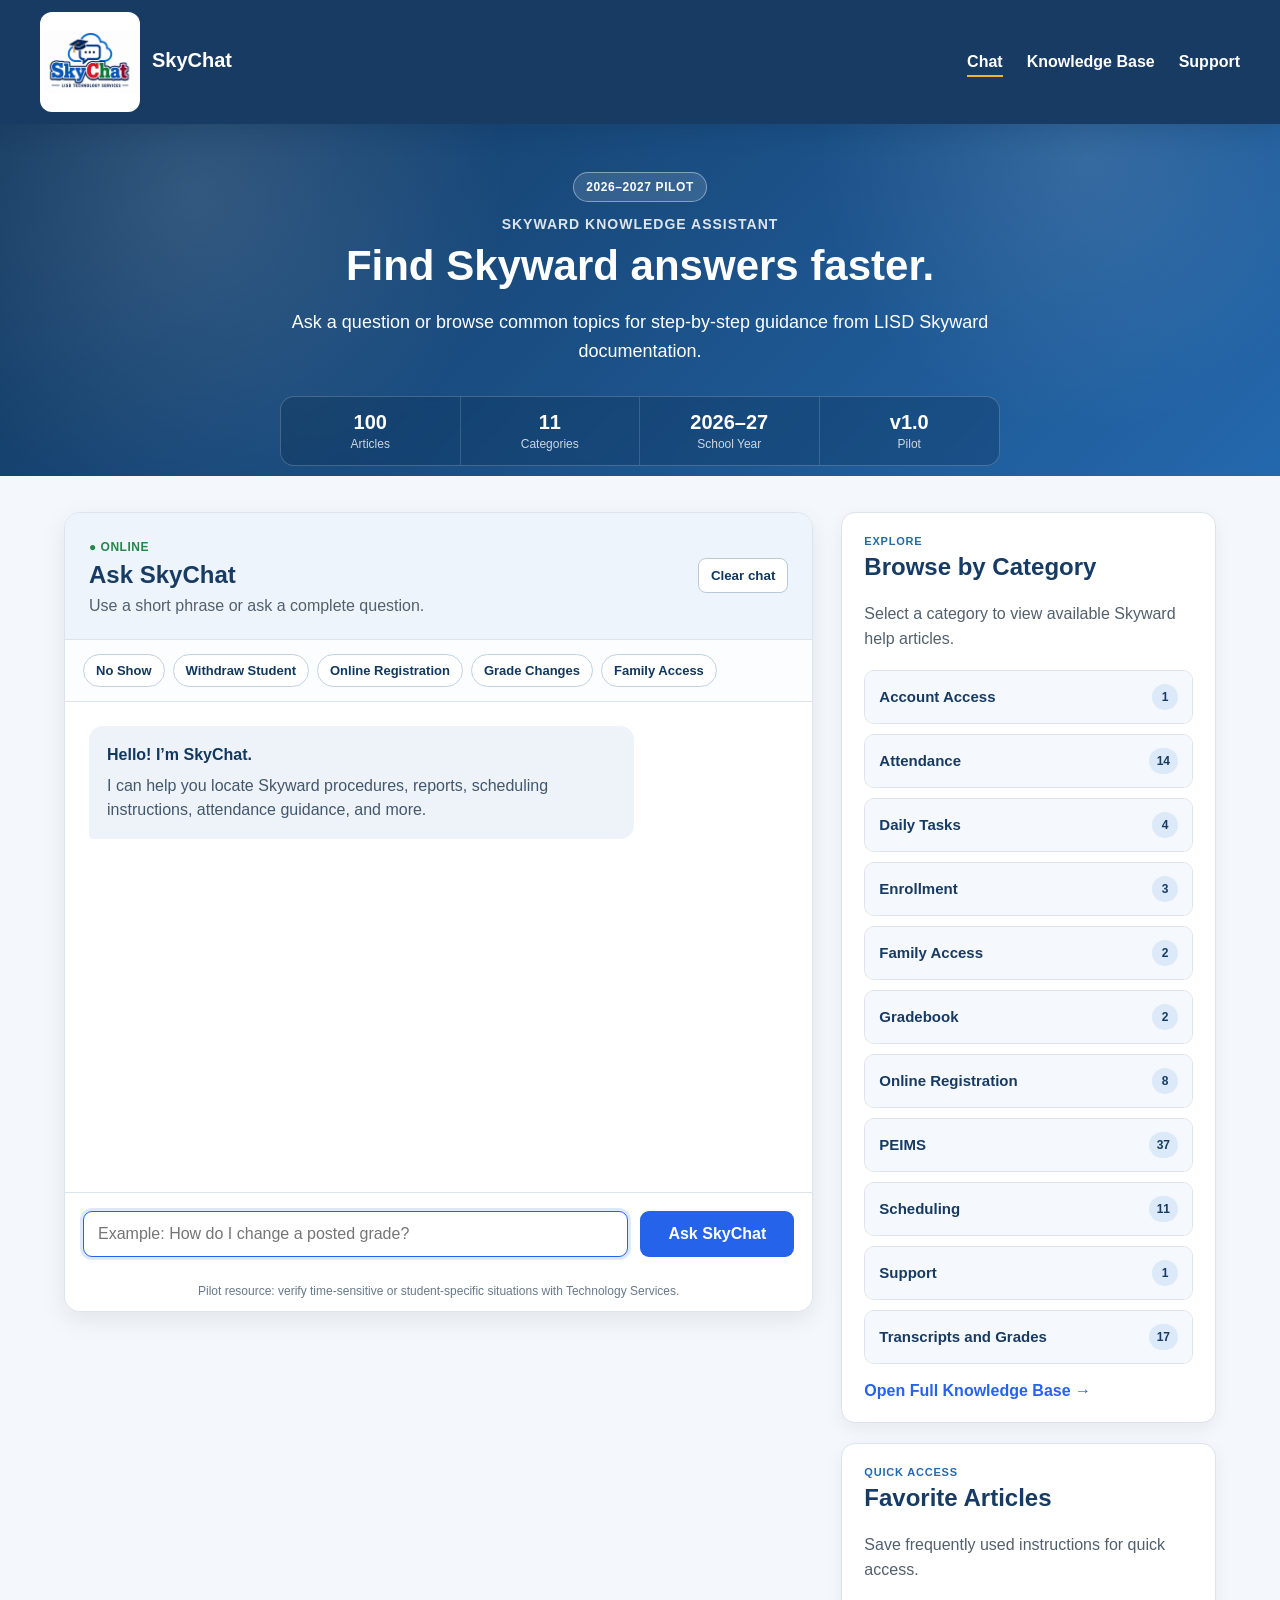
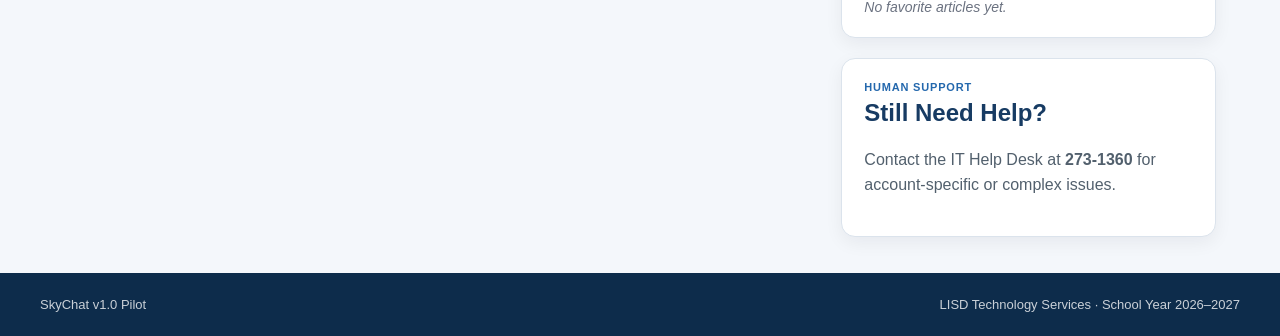
==== commit 4d3950a3: "Remove brand copy from index.html Removed the small tag containing 'LISD Technology Services'." ====
--- a/index.html
+++ b/index.html
@@ -16,7 +16,7 @@
 
     <span class="brand-copy">
         <strong>SkyChat</strong>
-        <small>LISD Technology Services</small>
+        <small></small>
     </span>
 </a>
         <ul>
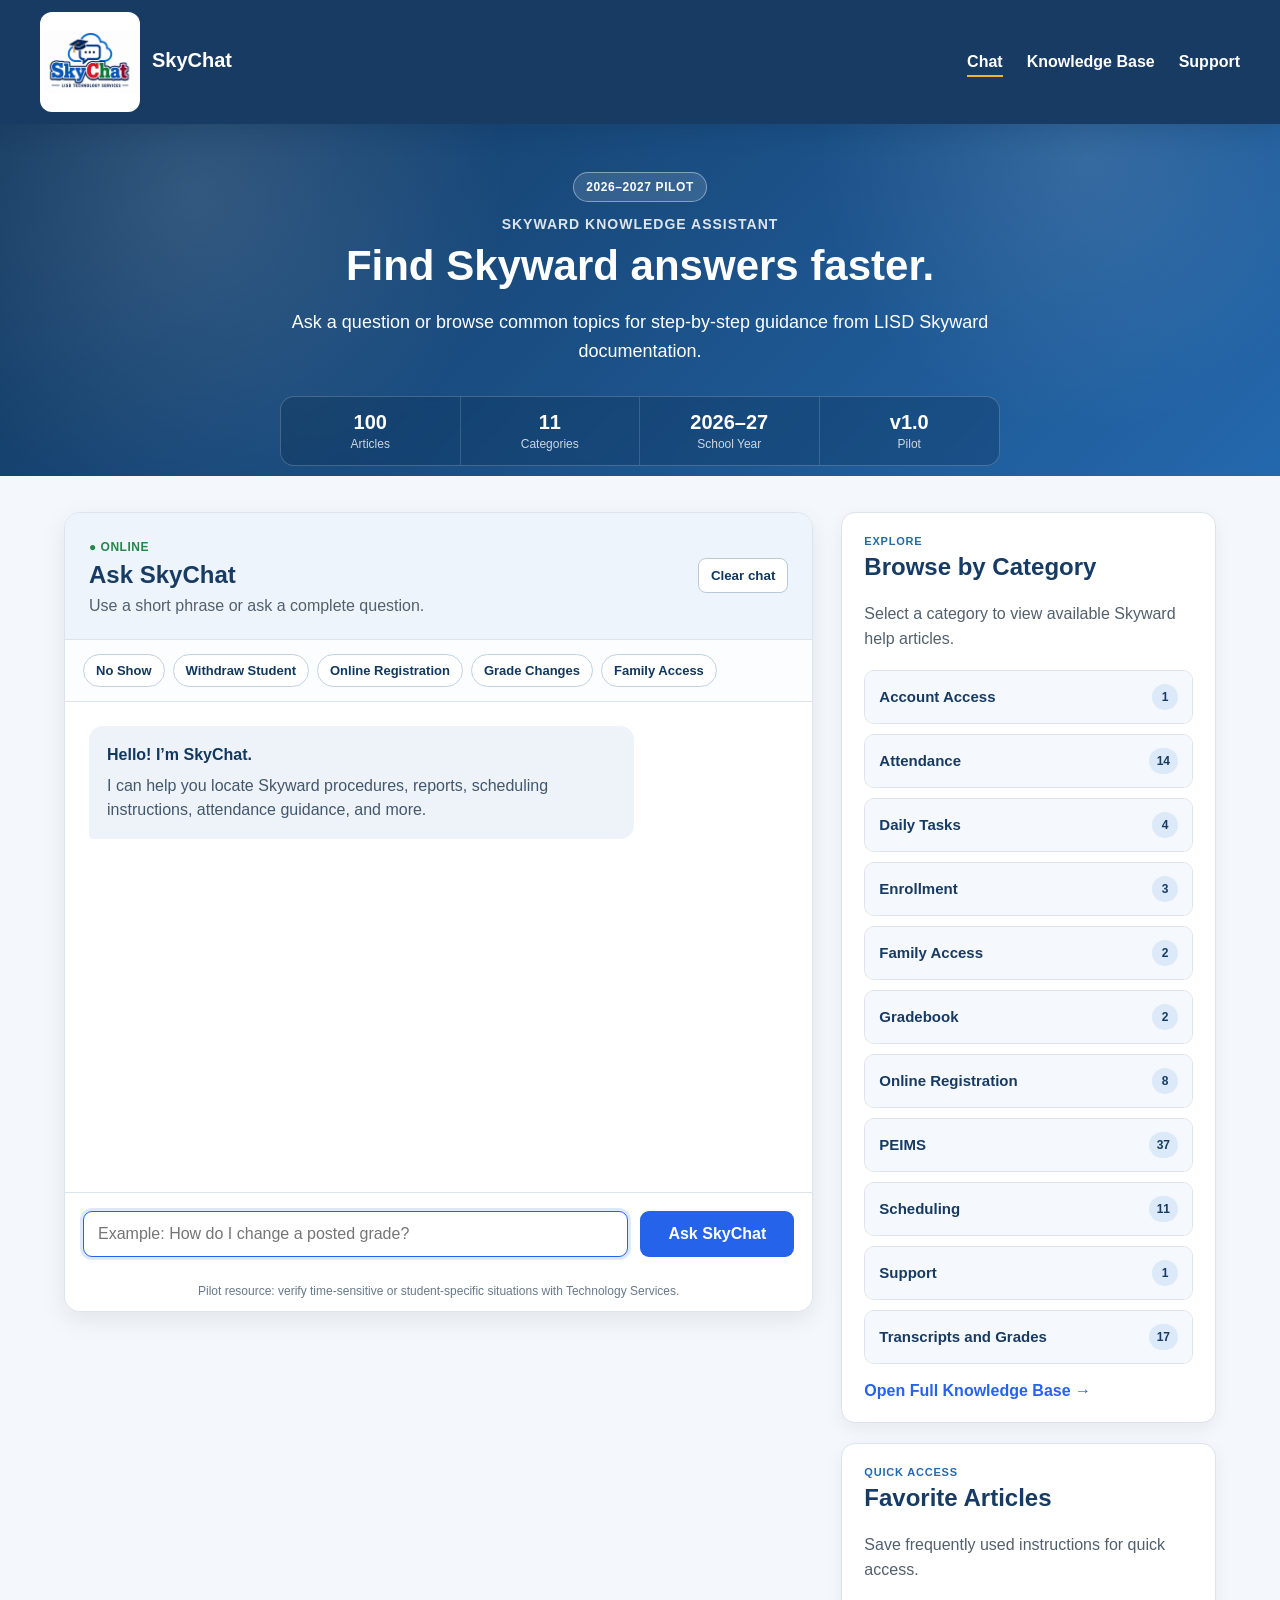
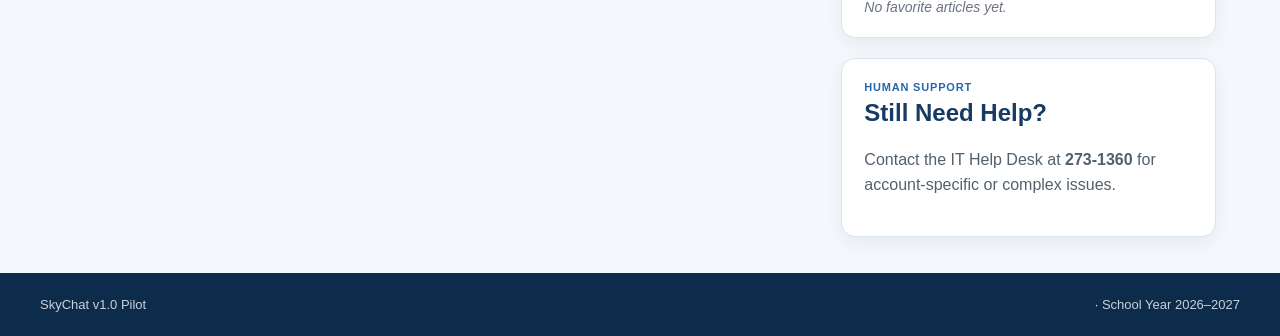
==== commit eabebdbd: "Remove LISD Technology Services from footer" ====
--- a/index.html
+++ b/index.html
@@ -108,7 +108,7 @@
 
     <footer class="app-footer">
         <span>SkyChat v1.0 Pilot</span>
-        <span>LISD Technology Services · School Year 2026–2027</span>
+        <span> · School Year 2026–2027</span>
     </footer>
 
     <script src="knowledge/accountAccess.js"></script>
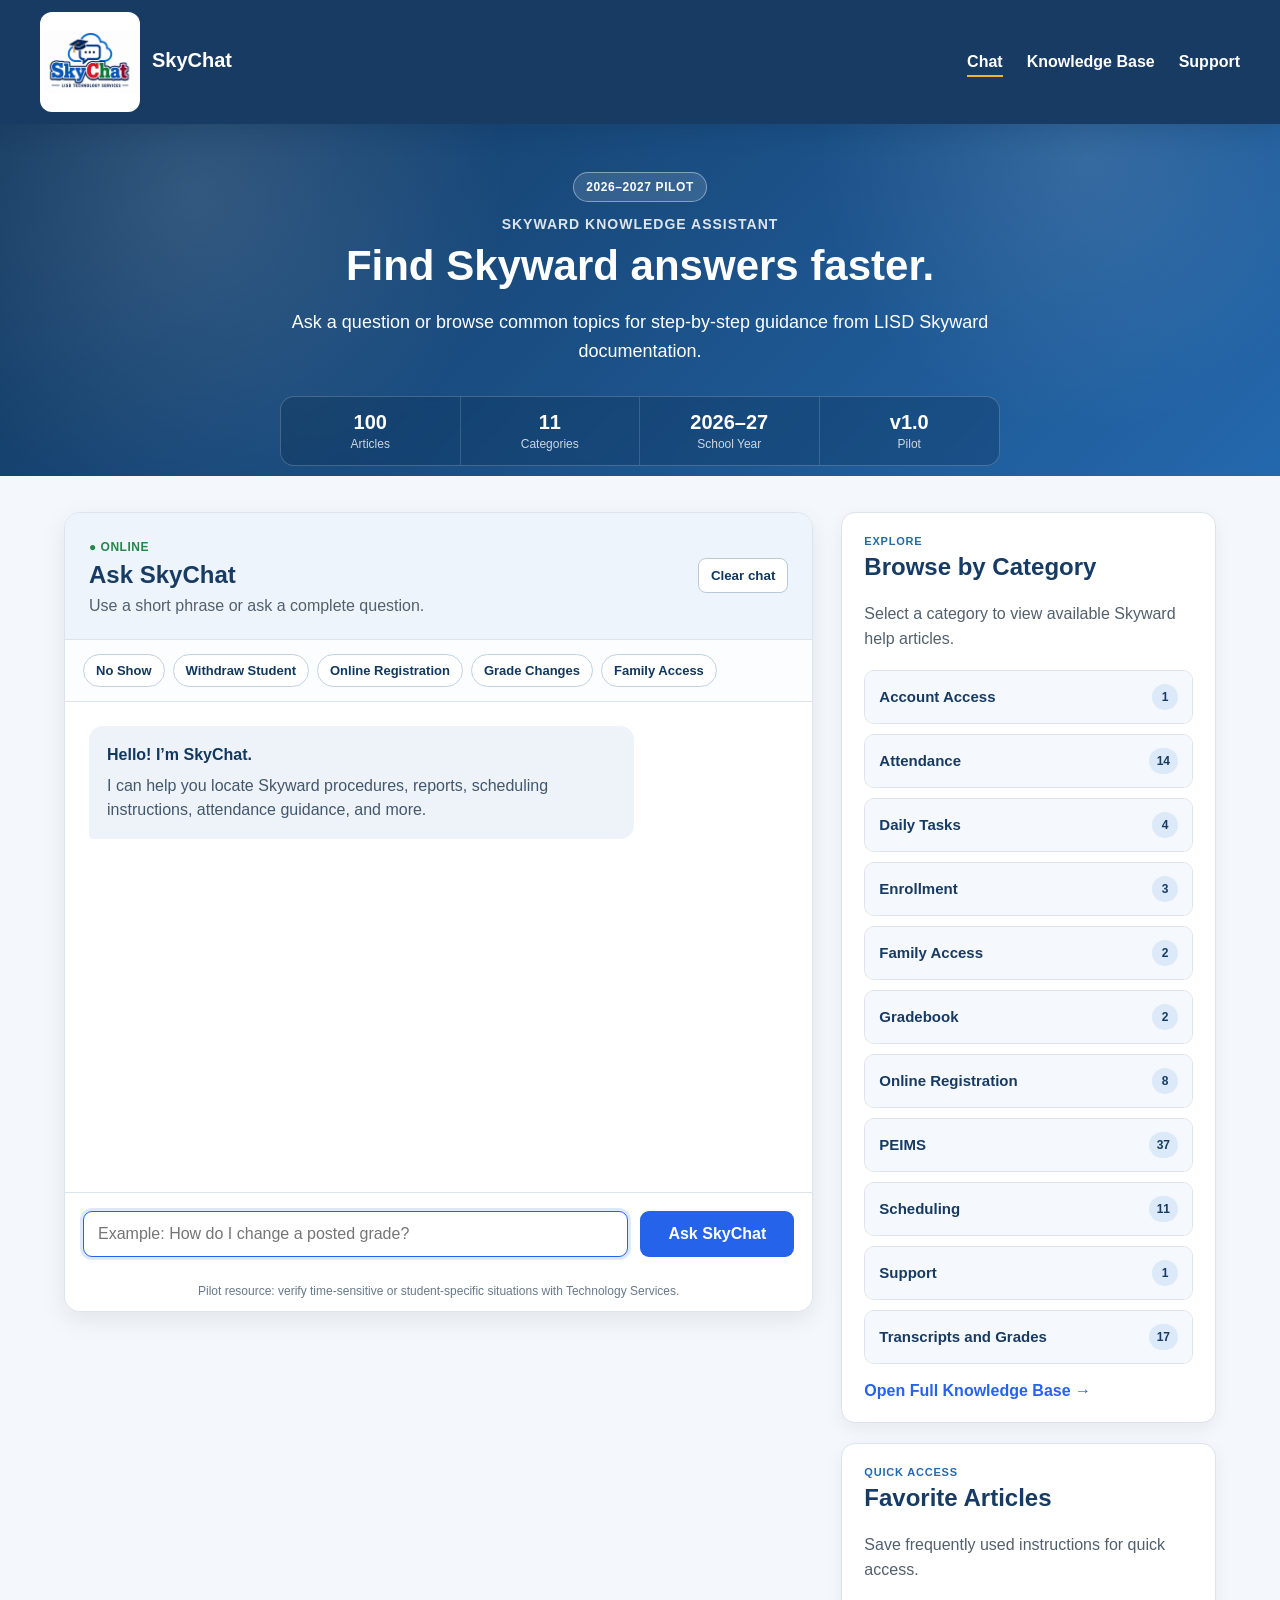
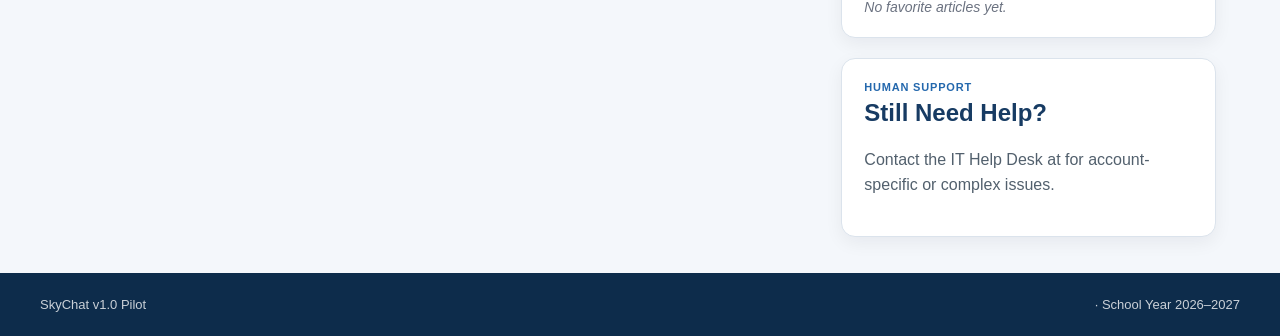
==== commit 15f90129: "Update IT Help Desk contact information Removed the phone number from the IT Help Desk contact infor" ====
--- a/index.html
+++ b/index.html
@@ -101,7 +101,7 @@
             <section class="sidebar-card" id="support">
                 <span class="card-kicker">Human Support</span>
                 <h2>Still Need Help?</h2>
-                <p>Contact the IT Help Desk at <strong>273-1360</strong> for account-specific or complex issues.</p>
+                <p>Contact the IT Help Desk at <strong></strong> for account-specific or complex issues.</p>
             </section>
         </aside>
     </main>
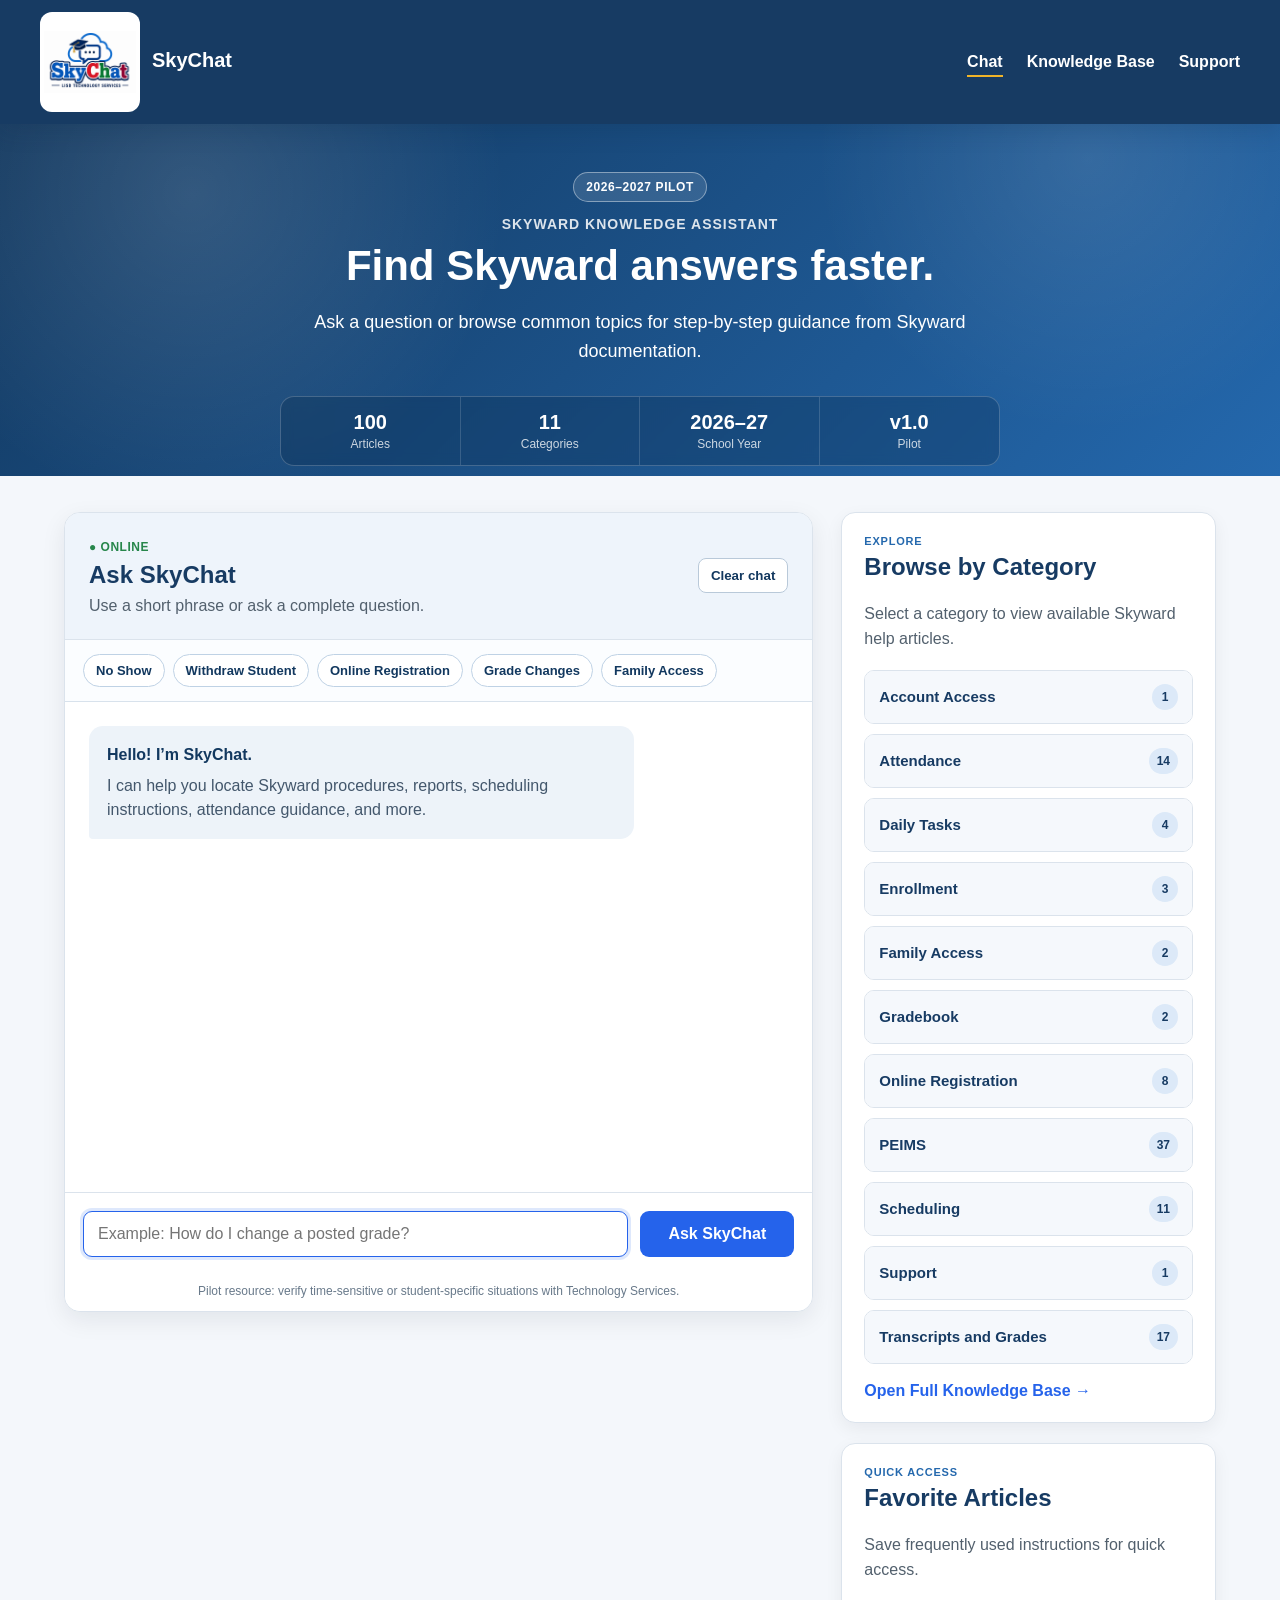
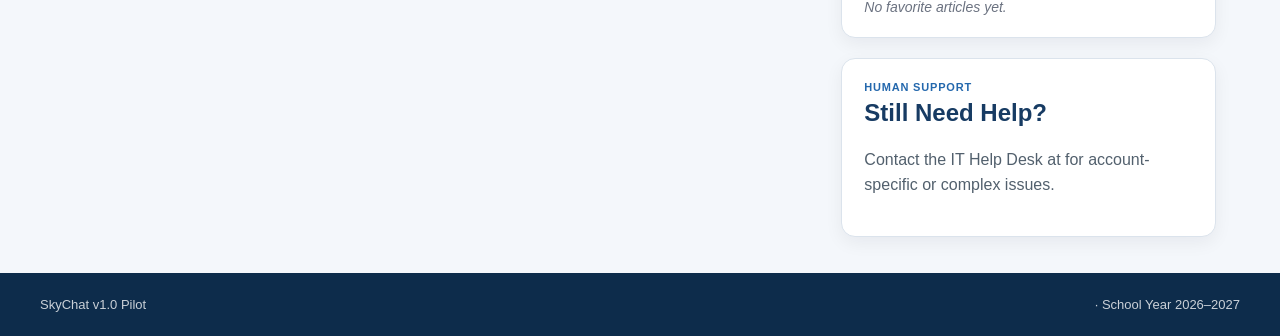
==== commit 699ef99b: "Update meta description and title for SkyChat" ====
--- a/index.html
+++ b/index.html
@@ -3,8 +3,8 @@
 <head>
     <meta charset="UTF-8">
     <meta name="viewport" content="width=device-width, initial-scale=1.0">
-    <meta name="description" content="SkyChat pilot knowledge assistant for LISD Skyward procedures.">
-    <title>SkyChat | LISD Technology Services</title>
+    <meta name="description" content="SkyChat pilot knowledge assistant for Skyward procedures.">
+    <title>SkyChat | </title>
     <link rel="stylesheet" href="css/style.css">
 </head>
 <body>
@@ -31,7 +31,7 @@
         <p class="eyebrow">Skyward Knowledge Assistant</p>
         <h1>Find Skyward answers faster.</h1>
         <p class="header-description">
-            Ask a question or browse common topics for step-by-step guidance from LISD Skyward documentation.
+            Ask a question or browse common topics for step-by-step guidance from Skyward documentation.
         </p>
         <div class="stat-strip" aria-label="SkyChat status">
             <div><strong id="articleCount">0</strong><span>Articles</span></div>
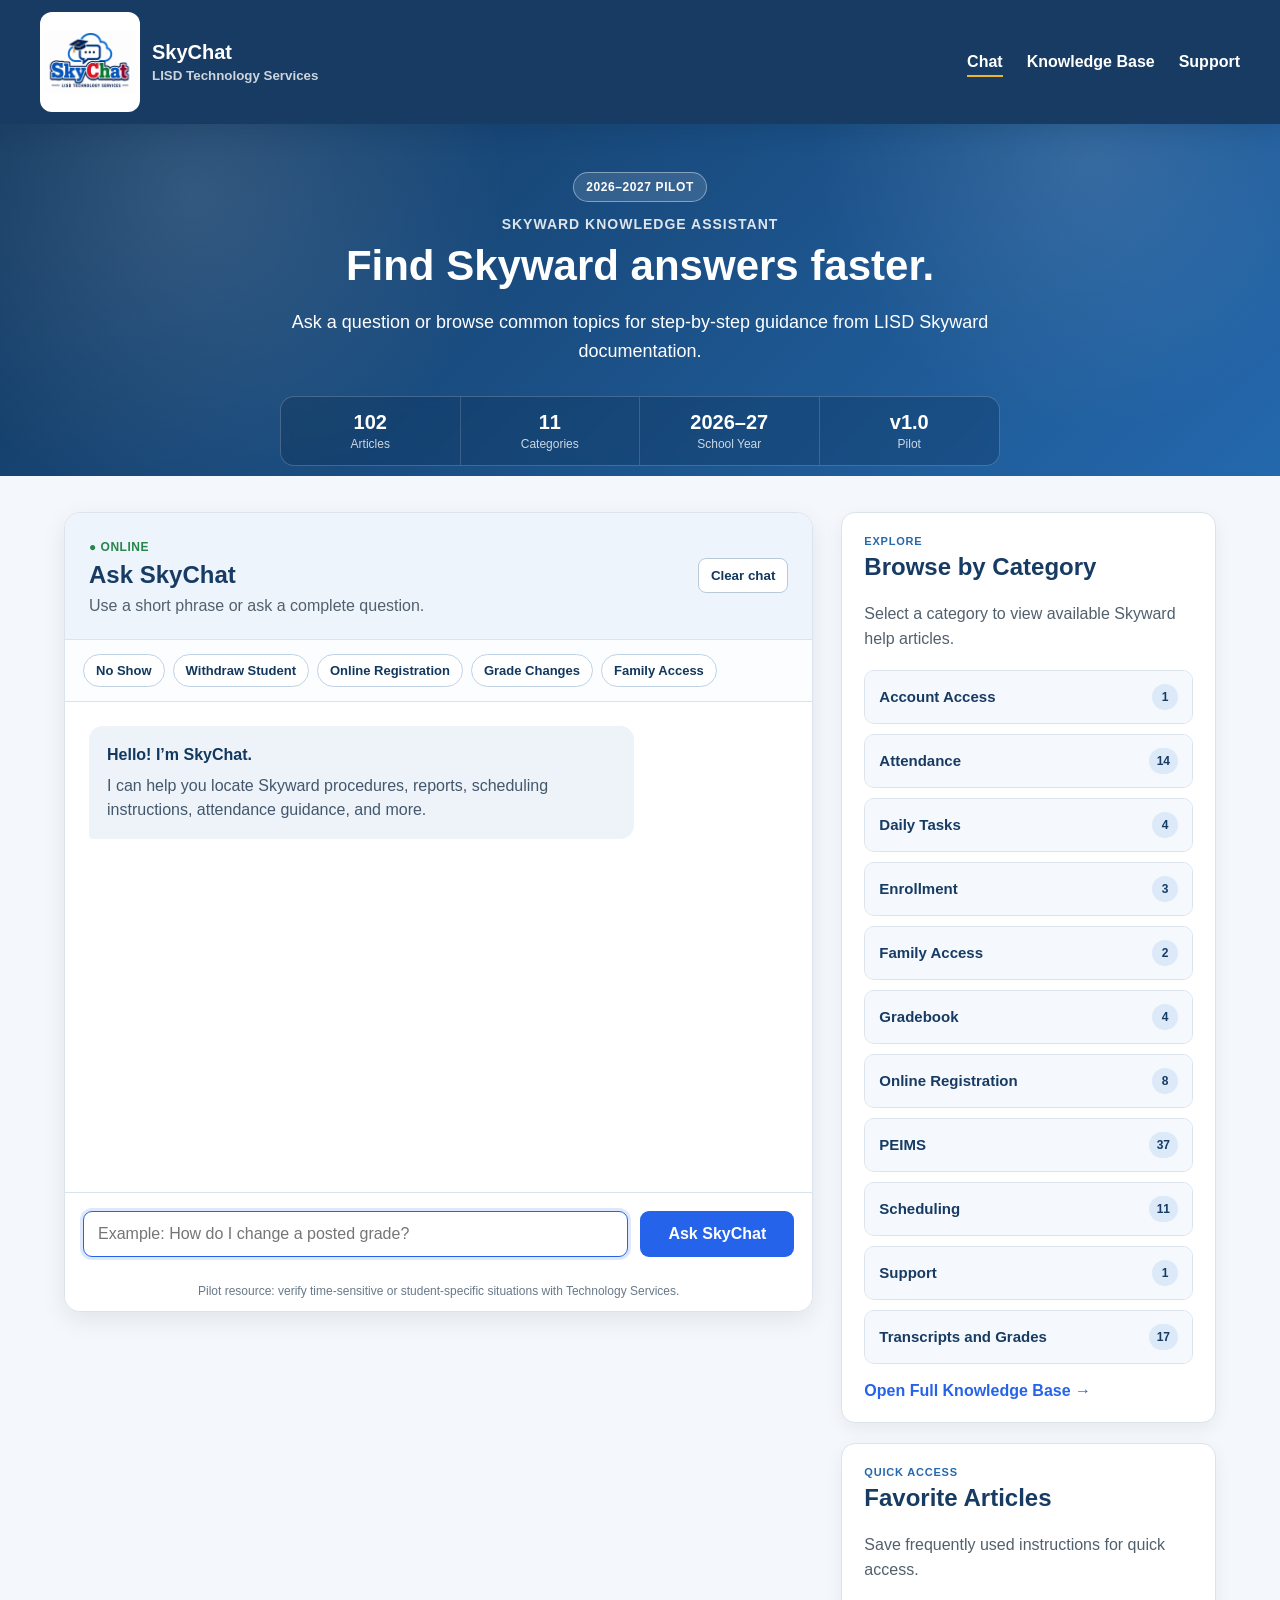
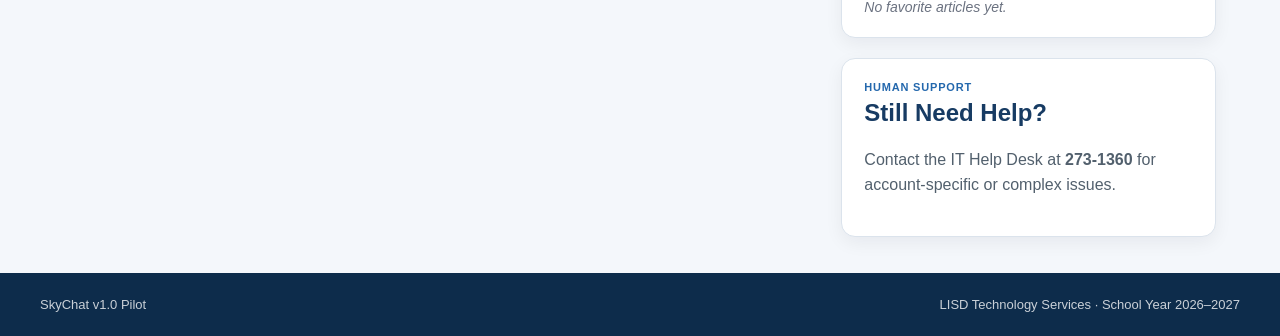
==== commit 80f02331: "Add Honor Roll Gradebook guide" ====
--- a/index.html
+++ b/index.html
@@ -3,8 +3,8 @@
 <head>
     <meta charset="UTF-8">
     <meta name="viewport" content="width=device-width, initial-scale=1.0">
-    <meta name="description" content="SkyChat pilot knowledge assistant for Skyward procedures.">
-    <title>SkyChat | </title>
+    <meta name="description" content="SkyChat pilot knowledge assistant for LISD Skyward procedures.">
+    <title>SkyChat | LISD Technology Services</title>
     <link rel="stylesheet" href="css/style.css">
 </head>
 <body>
@@ -16,7 +16,7 @@
 
     <span class="brand-copy">
         <strong>SkyChat</strong>
-        <small></small>
+        <small>LISD Technology Services</small>
     </span>
 </a>
         <ul>
@@ -31,7 +31,7 @@
         <p class="eyebrow">Skyward Knowledge Assistant</p>
         <h1>Find Skyward answers faster.</h1>
         <p class="header-description">
-            Ask a question or browse common topics for step-by-step guidance from Skyward documentation.
+            Ask a question or browse common topics for step-by-step guidance from LISD Skyward documentation.
         </p>
         <div class="stat-strip" aria-label="SkyChat status">
             <div><strong id="articleCount">0</strong><span>Articles</span></div>
@@ -101,14 +101,14 @@
             <section class="sidebar-card" id="support">
                 <span class="card-kicker">Human Support</span>
                 <h2>Still Need Help?</h2>
-                <p>Contact the IT Help Desk at <strong></strong> for account-specific or complex issues.</p>
+                <p>Contact the IT Help Desk at <strong>273-1360</strong> for account-specific or complex issues.</p>
             </section>
         </aside>
     </main>
 
     <footer class="app-footer">
         <span>SkyChat v1.0 Pilot</span>
-        <span> · School Year 2026–2027</span>
+        <span>LISD Technology Services · School Year 2026–2027</span>
     </footer>
 
     <script src="knowledge/accountAccess.js"></script>
--- a/css/style.css
+++ b/css/style.css
@@ -1,1535 +1,1535 @@
-* {
-    box-sizing: border-box;
-}
-
-body {
-    margin: 0;
-    font-family: Arial, Helvetica, sans-serif;
-    background: #f4f7fb;
-    color: #1f2937;
-}
-
-/* Navigation */
-
-nav {
-    display: flex;
-    align-items: center;
-    justify-content: space-between;
-    padding: 18px 40px;
-    background: #173b63;
-    color: #ffffff;
-}
-
-.logo {
-    font-size: 22px;
-    font-weight: 700;
-}
-
-nav ul {
-    display: flex;
-    gap: 24px;
-    margin: 0;
-    padding: 0;
-    list-style: none;
-}
-
-nav a {
-    color: #ffffff;
-    text-decoration: none;
-    font-weight: 600;
-}
-
-nav a:hover {
-    text-decoration: underline;
-}
-
-/* Header */
-
-.home-header {
-    padding: 10px 16px;
-    text-align: center;
-    background: linear-gradient(135deg, #173b63, #2563a8);
-    color: #ffffff;
-}
-
-.eyebrow {
-    margin: 0 0 10px;
-    font-size: 14px;
-    font-weight: 700;
-    letter-spacing: 1px;
-    text-transform: uppercase;
-    opacity: 0.85;
-}
-
-.home-header h1 {
-    margin: 0;
-    font-size: 42px;
-}
-
-.header-description {
-    max-width: 700px;
-    margin: 18px auto 0;
-    line-height: 1.6;
-    font-size: 18px;
-}
-
-/* Main layout */
-
-.home-layout {
-    display: grid;
-    grid-template-columns: minmax(0, 2fr) minmax(280px, 1fr);
-    gap: 28px;
-    max-width: 1200px;
-    margin: 36px auto;
-    padding: 0 24px;
-}
-
-/* Chat section */
-
-.chat-box { 
-  display: flex; 
-  flex-direction: column; 
-  height: calc(100vh - 100px); /* Reduced subtracted space to make it taller */
-  min-height: 620px; 
-  max-height: 900px; /* Increased from 760px for extra height */
-  background: #ffffff; 
-  border: 1px solid #dbe3ec; 
-  border-radius: 16px; 
-  overflow: hidden; 
-  box-shadow: 0 8px 24px rgba(15, 23, 42, 0.08);
-}
-
-
-.chat-header {
-    padding: 24px;
-    background: #eef4fb;
-    border-bottom: 1px solid #dbe3ec;
-}
-
-.chat-header h2 {
-    margin: 0 0 8px;
-    color: #173b63;
-}
-
-.chat-header p {
-    margin: 0;
-    color: #52606d;
-}
-
-.chat-messages {
-    flex: 1;
-    min-height: 0;
-    display: flex;
-    flex-direction: column;
-    gap: 14px;
-    padding: 24px;
-    overflow-y: auto;
-}
-
-.message {
-    max-width: 78%;
-    padding: 12px 16px;
-    border-radius: 14px;
-    line-height: 1.5;
-    white-space: pre-line;
-}
-
-.bot-message {
-    align-self: flex-start;
-    background: #edf3f9;
-    color: #243b53;
-    border-bottom-left-radius: 4px;
-}
-
-.user-message {
-    align-self: flex-end;
-    background: #2563eb;
-    color: #ffffff;
-    border-bottom-right-radius: 4px;
-}
-
-.chat-input-area {
-    display: flex;
-    gap: 12px;
-    padding: 18px;
-    background: #ffffff;
-    border-top: 1px solid #dbe3ec;
-    flex-shrink: 0;
-}
-
-.input-wrapper {
-    position: relative;
-    flex: 1;
-}
-
-#userInput {
-    width: 100%;
-    padding: 13px 14px;
-    border: 1px solid #b8c5d3;
-    border-radius: 9px;
-    font-size: 16px;
-    outline: none;
-}
-
-#userInput:focus {
-    border-color: #2563eb;
-    box-shadow: 0 0 0 3px rgba(37, 99, 235, 0.15);
-}
-
-#sendButton {
-    padding: 0 22px;
-    background: #2563eb;
-    color: #ffffff;
-    border: none;
-    border-radius: 9px;
-    font-size: 16px;
-    font-weight: 700;
-    cursor: pointer;
-}
-
-#sendButton:hover {
-    background: #1d4ed8;
-}
-
-/* Autocomplete suggestions */
-
-.suggestions {
-    position: absolute;
-    left: 0;
-    right: 0;
-    bottom: calc(100% + 8px);
-    display: none;
-    max-height: 260px;
-    overflow-y: auto;
-    background: #ffffff;
-    border: 1px solid #d9e2ec;
-    border-radius: 10px;
-    box-shadow: 0 8px 20px rgba(0, 0, 0, 0.12);
-    z-index: 20;
-}
-
-.suggestion-item {
-    display: flex;
-    flex-direction: column;
-    gap: 3px;
-    padding: 12px 14px;
-    cursor: pointer;
-    border-bottom: 1px solid #edf2f7;
-}
-
-.suggestion-item:last-child {
-    border-bottom: none;
-}
-
-.suggestion-item:hover {
-    background: #f0f5ff;
-}
-
-.suggestion-topic {
-    color: #173b63;
-    font-weight: 700;
-}
-
-.suggestion-hint {
-    color: #6b7c93;
-    font-size: 12px;
-}
-
-/* Sidebar */
-
-.home-sidebar {
-    display: flex;
-    flex-direction: column;
-    gap: 20px;
-}
-
-.sidebar-card {
-    padding: 22px;
-    background: #ffffff;
-    border: 1px solid #dbe3ec;
-    border-radius: 14px;
-    box-shadow: 0 6px 18px rgba(15, 23, 42, 0.06);
-}
-
-.sidebar-card h2 {
-    margin-top: 0;
-    color: #173b63;
-}
-
-.sidebar-card p {
-    color: #52606d;
-    line-height: 1.6;
-}
-
-.primary-link,
-.popular-article {
-    display: block;
-    margin-top: 12px;
-    color: #2563eb;
-    text-decoration: none;
-    font-weight: 700;
-}
-
-.primary-link:hover,
-.popular-article:hover {
-    text-decoration: underline;
-}
-
-.coming-soon {
-    display: block;
-    margin-top: 12px;
-    color: #6b7280;
-}
-
-/* Knowledge article response card */
-
-.article-message {
-    width: 100%;
-    max-width: 560px;
-    padding: 0;
-    background: transparent;
-}
-
-.response-card {
-    width: 100%;
-    padding: 22px;
-    background: #ffffff;
-    border: 1px solid #d9e2ec;
-    border-left: 5px solid #2563eb;
-    border-radius: 12px;
-    box-sizing: border-box;
-    box-shadow: 0 4px 14px rgba(0, 0, 0, 0.08);
-}
-
-.response-title {
-    margin: 0 0 10px;
-    font-size: 20px;
-    color: #172b4d;
-}
-
-.category-badge {
-    display: inline-block;
-    margin-bottom: 18px;
-    padding: 5px 11px;
-    background: #e8f0ff;
-    color: #1d4ed8;
-    border-radius: 20px;
-    font-size: 13px;
-    font-weight: 600;
-}
-
-.section-label {
-    margin: 5px 0 6px;
-    color: #52606d;
-    font-size: 13px;
-    font-weight: 700;
-    text-transform: uppercase;
-    letter-spacing: 0.5px;
-}
-
-.response-summary {
-    margin: 0;
-    color: #334e68;
-    line-height: 1.6;
-}
-
-.response-divider {
-    margin: 18px 0;
-    border: 0;
-    border-top: 1px solid #d9e2ec;
-}
-
-.response-answer {
-    color: #243b53;
-    line-height: 1.7;
-    white-space: pre-line;
-}
-
-.related-articles {
-    display: flex;
-    flex-wrap: wrap;
-    gap: 8px;
-    margin-top: 10px;
-}
-
-.related-button {
-    padding: 8px 12px;
-    background: #f0f5ff;
-    color: #1d4ed8;
-    border: 1px solid #b6ccfe;
-    border-radius: 7px;
-    font-family: inherit;
-    font-size: 14px;
-    cursor: pointer;
-}
-
-.related-button:hover {
-    background: #dbe8ff;
-    border-color: #7da2f8;
-}
-
-/* Responsive layout */
-
-@media (max-width: 850px) {
-    nav {
-        flex-direction: column;
-        gap: 14px;
-        padding: 18px 20px;
-    }
-
-    nav ul {
-        flex-wrap: wrap;
-        justify-content: center;
-    }
-
-    .home-header {
-        padding: 42px 20px 30px;
-    }
-
-    .home-header h1 {
-        font-size: 34px;
-    }
-
-    .home-layout {
-        grid-template-columns: 1fr;
-        padding: 0 16px;
-    }
-
-    .chat-box {
-        min-height: 560px;
-    }
-
-    .message {
-        max-width: 90%;
-    }
-}
-
-@media (max-width: 560px) {
-    .chat-input-area {
-        flex-direction: column;
-    }
-
-    #sendButton {
-        min-height: 46px;
-    }
-
-    .home-header h1 {
-        font-size: 30px;
-    }
-}
-/* ChatGPT typing indicator */
-
-.typing {
-    display: flex;
-    gap: 6px;
-    align-items: center;
-}
-
-.typing span {
-    width: 10px;
-    height: 10px;
-    border-radius: 50%;
-    background: #4f73c8;
-    animation: bounce 1.2s infinite;
-}
-
-.typing span:nth-child(2) {
-    animation-delay: .2s;
-}
-
-.typing span:nth-child(3) {
-    animation-delay: .4s;
-}
-
-@keyframes bounce {
-
-    0%,80%,100%{
-        transform: translateY(0);
-        opacity:.4;
-    }
-
-    40%{
-        transform: translateY(-7px);
-        opacity:1;
-    }
-
-}
-.message {
-
-    animation: fadeIn .35s ease;
-
-}
-
-@keyframes fadeIn{
-
-from{
-
-opacity:0;
-transform:translateY(10px);
-
-}
-
-to{
-
-opacity:1;
-transform:translateY(0);
-
-}
-
-}
-.response-card{
-
-transition:.25s;
-
-}
-
-.response-card:hover{
-
-transform:translateY(-4px);
-
-box-shadow:0 12px 30px rgba(0,0,0,.15);
-
-}
-/* Category browser */
-
-.category-browser-card {
-    overflow: hidden;
-}
-
-.category-browser {
-    display: flex;
-    flex-direction: column;
-    gap: 10px;
-    margin: 18px 0;
-}
-
-.category-section {
-    overflow: hidden;
-    border: 1px solid #dbe3ec;
-    border-radius: 10px;
-    background: #ffffff;
-}
-
-.category-toggle {
-    width: 100%;
-    display: flex;
-    align-items: center;
-    justify-content: space-between;
-    gap: 12px;
-    padding: 13px 14px;
-    background: #f5f8fc;
-    color: #173b63;
-    border: none;
-    font-family: inherit;
-    font-size: 15px;
-    font-weight: 700;
-    text-align: left;
-    cursor: pointer;
-}
-
-.category-toggle:hover {
-    background: #eaf1fa;
-}
-
-.category-toggle.active {
-    background: #173b63;
-    color: #ffffff;
-}
-
-.category-count {
-    display: inline-flex;
-    align-items: center;
-    justify-content: center;
-    min-width: 26px;
-    height: 26px;
-    padding: 0 8px;
-    background: #dce9f8;
-    color: #173b63;
-    border-radius: 20px;
-    font-size: 12px;
-    font-weight: 700;
-}
-
-.category-toggle.active .category-count {
-    background: #ffffff;
-    color: #173b63;
-}
-
-.category-article-list {
-    display: none;
-    flex-direction: column;
-    padding: 8px;
-    background: #ffffff;
-    border-top: 1px solid #dbe3ec;
-}
-
-.category-article-list.open {
-    display: flex;
-}
-
-.category-article-button {
-    width: 100%;
-    padding: 10px 11px;
-    background: transparent;
-    color: #334e68;
-    border: none;
-    border-radius: 7px;
-    font-family: inherit;
-    font-size: 14px;
-    text-align: left;
-    cursor: pointer;
-}
-
-.category-article-button:hover {
-    background: #eef4fb;
-    color: #1d4ed8;
-}
-/* Favorite articles */
-
-.article-heading {
-    display: flex;
-    align-items: flex-start;
-    justify-content: space-between;
-    gap: 16px;
-}
-
-.article-heading .response-title {
-    flex: 1;
-}
-
-.favorite-article-button {
-    flex-shrink: 0;
-    width: 40px;
-    height: 40px;
-    padding: 0;
-    background: #f5f8fc;
-    color: #6b7280;
-    border: 1px solid #d9e2ec;
-    border-radius: 50%;
-    font-family: inherit;
-    font-size: 25px;
-    line-height: 1;
-    cursor: pointer;
-    transition: 0.2s ease;
-}
-
-.favorite-article-button:hover {
-    background: #fff7d6;
-    color: #d97706;
-    border-color: #f4c95d;
-    transform: scale(1.06);
-}
-
-.favorite-article-button.active {
-    background: #fff7d6;
-    color: #d97706;
-    border-color: #f4c95d;
-}
-
-.favorites-list {
-    display: flex;
-    flex-direction: column;
-    gap: 8px;
-    margin-top: 16px;
-}
-
-.favorites-empty {
-    color: #6b7280;
-    font-size: 14px;
-    font-style: italic;
-}
-
-.favorite-item {
-    display: flex;
-    align-items: stretch;
-    overflow: hidden;
-    border: 1px solid #dbe3ec;
-    border-radius: 8px;
-}
-
-.favorite-open-button {
-    flex: 1;
-    padding: 10px 12px;
-    background: #f5f8fc;
-    color: #173b63;
-    border: none;
-    font-family: inherit;
-    font-size: 14px;
-    font-weight: 600;
-    text-align: left;
-    cursor: pointer;
-}
-
-.favorite-open-button:hover {
-    background: #eaf1fa;
-    color: #1d4ed8;
-}
-
-.favorite-remove-button {
-    width: 40px;
-    background: #ffffff;
-    color: #6b7280;
-    border: none;
-    border-left: 1px solid #dbe3ec;
-    font-family: inherit;
-    font-size: 22px;
-    cursor: pointer;
-}
-
-.favorite-remove-button:hover {
-    background: #fee2e2;
-    color: #b91c1c;
-}
-/* Admin dashboard */
-
-.admin-header {
-    padding: 48px 40px 34px;
-    text-align: center;
-    background: linear-gradient(135deg, #173b63, #2563a8);
-    color: #ffffff;
-}
-
-.admin-header h1 {
-    margin: 0;
-    font-size: 40px;
-}
-
-.admin-layout {
-    max-width: 1200px;
-    margin: 36px auto;
-    padding: 0 24px 40px;
-}
-
-.admin-stat-grid {
-    display: grid;
-    grid-template-columns: repeat(4, minmax(0, 1fr));
-    gap: 20px;
-    margin-bottom: 28px;
-}
-
-.admin-stat-card {
-    display: flex;
-    flex-direction: column;
-    gap: 12px;
-    padding: 24px;
-    background: #ffffff;
-    border: 1px solid #dbe3ec;
-    border-radius: 14px;
-    box-shadow: 0 6px 18px rgba(15, 23, 42, 0.06);
-}
-
-.admin-stat-label {
-    color: #52606d;
-    font-size: 14px;
-    font-weight: 700;
-    text-transform: uppercase;
-    letter-spacing: 0.5px;
-}
-
-.admin-stat-number {
-    color: #173b63;
-    font-size: 38px;
-}
-
-.admin-panel {
-    padding: 26px;
-    background: #ffffff;
-    border: 1px solid #dbe3ec;
-    border-radius: 14px;
-    box-shadow: 0 6px 18px rgba(15, 23, 42, 0.06);
-}
-
-.admin-panel-heading {
-    display: flex;
-    align-items: flex-start;
-    justify-content: space-between;
-    gap: 20px;
-    margin-bottom: 22px;
-}
-
-.admin-panel-heading h2 {
-    margin: 0 0 8px;
-    color: #173b63;
-}
-
-.admin-panel-heading p {
-    margin: 0;
-    color: #52606d;
-}
-
-.admin-danger-button {
-    flex-shrink: 0;
-    padding: 10px 15px;
-    background: #ffffff;
-    color: #b91c1c;
-    border: 1px solid #f1a7a7;
-    border-radius: 8px;
-    font-family: inherit;
-    font-weight: 700;
-    cursor: pointer;
-}
-
-.admin-danger-button:hover {
-    background: #fee2e2;
-}
-
-.unanswered-questions-list {
-    display: flex;
-    flex-direction: column;
-    gap: 12px;
-}
-
-.unanswered-question-card {
-    padding: 18px;
-    background: #f8fafc;
-    border: 1px solid #dbe3ec;
-    border-left: 4px solid #2563eb;
-    border-radius: 10px;
-}
-
-.unanswered-question-card h3 {
-    margin: 0 0 12px;
-    color: #243b53;
-    font-size: 17px;
-}
-
-.unanswered-question-details {
-    display: flex;
-    flex-wrap: wrap;
-    gap: 14px;
-    color: #6b7280;
-    font-size: 13px;
-}
-
-.admin-empty-message {
-    margin: 0;
-    padding: 20px;
-    color: #6b7280;
-    text-align: center;
-    background: #f8fafc;
-    border: 1px dashed #cbd5e1;
-    border-radius: 10px;
-}
-
-@media (max-width: 900px) {
-    .admin-stat-grid {
-        grid-template-columns: repeat(2, minmax(0, 1fr));
-    }
-}
-
-@media (max-width: 560px) {
-    .admin-header {
-        padding: 38px 20px 28px;
-    }
-
-    .admin-header h1 {
-        font-size: 31px;
-    }
-
-    .admin-stat-grid {
-        grid-template-columns: 1fr;
-    }
-
-    .admin-panel-heading {
-        flex-direction: column;
-    }
-
-    .admin-danger-button {
-        width: 100%;
-    }
-}
-/* ======================================================
-   TOP VIEWED ARTICLES
-   ====================================================== */
-
-.top-articles-list {
-    display: flex;
-    flex-direction: column;
-    gap: 12px;
-    margin-top: 20px;
-}
-
-.top-article-item {
-    display: grid;
-    grid-template-columns: 45px 1fr auto;
-    align-items: center;
-    gap: 16px;
-    padding: 16px 18px;
-    background: #f7f9fc;
-    border: 1px solid #d8e1ec;
-    border-radius: 12px;
-}
-
-.top-article-rank {
-    display: flex;
-    align-items: center;
-    justify-content: center;
-    width: 34px;
-    height: 34px;
-    border-radius: 50%;
-    background: #1f5f9f;
-    color: white;
-    font-weight: 700;
-}
-
-.top-article-topic {
-    font-size: 16px;
-    font-weight: 600;
-    color: #163b66;
-}
-
-.top-article-views {
-    font-size: 14px;
-    font-weight: 600;
-    color: #58677a;
-    white-space: nowrap;
-}
-
-@media (max-width: 600px) {
-    .top-article-item {
-        grid-template-columns: 40px 1fr;
-    }
-
-    .top-article-views {
-        grid-column: 2;
-    }
-}
-/* ======================================================
-   DASHBOARD
-====================================================== */
-
-.knowledge-dashboard-grid {
-    display: grid;
-    grid-template-columns: repeat(auto-fit, minmax(220px, 1fr));
-    gap: 20px;
-    margin-top: 20px;
-}
-
-.knowledge-dashboard-card {
-    display: flex;
-    align-items: center;
-    gap: 18px;
-
-    background: #ffffff;
-
-    border-radius: 14px;
-
-    padding: 20px;
-
-    border: 1px solid #e5e7eb;
-
-    box-shadow: 0 6px 18px rgba(0,0,0,.08);
-
-    transition: all .25s ease;
-}
-
-.knowledge-dashboard-card:hover {
-    transform: translateY(-4px);
-
-    box-shadow: 0 10px 26px rgba(0,0,0,.15);
-}
-
-.knowledge-dashboard-icon {
-
-    width: 58px;
-    height: 58px;
-
-    border-radius: 50%;
-
-    background: #0f4c81;
-
-    color: white;
-
-    display: flex;
-
-    align-items: center;
-
-    justify-content: center;
-
-    font-size: 28px;
-
-    flex-shrink: 0;
-}
-
-.knowledge-dashboard-label {
-
-    display: block;
-
-    color: #6b7280;
-
-    font-size: .9rem;
-
-    margin-bottom: 6px;
-}
-
-.knowledge-dashboard-number {
-
-    display: block;
-
-    font-size: 2rem;
-
-    font-weight: 700;
-
-    color: #111827;
-}
-
-.knowledge-dashboard-date {
-
-    display: block;
-
-    font-size: 1rem;
-
-    font-weight: 600;
-
-    color: #111827;
-}
-/* ======================================================
-   ADMIN LAYOUT
-====================================================== */
-
-.admin-main {
-
-    display: grid;
-
-    grid-template-columns: 260px 1fr;
-
-    gap: 30px;
-
-    align-items: start;
-
-    max-width: 1600px;
-
-    margin: 30px auto;
-
-    padding: 0 25px;
-}
-
-.admin-sidebar {
-
-    background: #0f4c81;
-
-    color: white;
-
-    border-radius: 16px;
-
-    padding: 24px;
-
-    position: sticky;
-
-    top: 20px;
-
-    min-height: 700px;
-}
-
-.sidebar-logo {
-
-    text-align: center;
-
-    margin-bottom: 35px;
-}
-
-.sidebar-logo h2 {
-
-    margin-top: 12px;
-
-    font-size: 1.4rem;
-}
-
-.sidebar-nav {
-
-    display: flex;
-
-    flex-direction: column;
-
-    gap: 12px;
-}
-
-.sidebar-link {
-
-    color: white;
-
-    text-decoration: none;
-
-    padding: 14px 18px;
-
-    border-radius: 10px;
-
-    transition: .25s;
-
-    font-weight: 600;
-}
-
-.sidebar-link:hover {
-
-    background: rgba(255,255,255,.15);
-}
-
-.sidebar-link.active {
-
-    background: white;
-
-    color: #0f4c81;
-}
-/* ======================================================
-   KNOWLEDGE MANAGER CONTROLS
-====================================================== */
-
-.knowledge-heading-actions {
-    display: flex;
-    align-items: center;
-    gap: 10px;
-    flex-wrap: wrap;
-}
-
-.knowledge-primary-button,
-.knowledge-secondary-button,
-.knowledge-edit-button,
-.knowledge-delete-button {
-    border: none;
-    border-radius: 9px;
-    padding: 10px 16px;
-    font-size: 0.9rem;
-    font-weight: 600;
-    cursor: pointer;
-    transition:
-        transform 0.2s ease,
-        box-shadow 0.2s ease,
-        background 0.2s ease;
-}
-
-.knowledge-primary-button {
-    background: #0f5c9e;
-    color: #ffffff;
-    box-shadow: 0 4px 10px rgba(15, 92, 158, 0.25);
-}
-
-.knowledge-primary-button:hover {
-    background: #0b4d87;
-    transform: translateY(-2px);
-    box-shadow: 0 7px 15px rgba(15, 92, 158, 0.3);
-}
-
-.knowledge-secondary-button {
-    background: #eef4fa;
-    color: #174a73;
-    border: 1px solid #cbd9e7;
-}
-
-.knowledge-secondary-button:hover {
-    background: #dfeaf5;
-    transform: translateY(-2px);
-}
-.knowledge-favorite-button{
-    background:#fff8dc;
-    color:#9a6700;
-}
-
-.knowledge-favorite-button:hover{
-    background:#ffe9a8;
-    transform:translateY(-2px);
-}
-.knowledge-edit-button {
-    background: #e8f3ff;
-    color: #145b91;
-}
-
-.knowledge-edit-button:hover {
-    background: #d5eaff;
-    transform: translateY(-2px);
-}
-
-.knowledge-delete-button {
-    background: #fff0f0;
-    color: #a22c2c;
-}
-
-.knowledge-delete-button:hover {
-    background: #ffdede;
-    transform: translateY(-2px);
-}
-
-.knowledge-toolbar {
-    margin-top: 22px;
-    margin-bottom: 22px;
-}
-
-.knowledge-search-input {
-    width: 100%;
-    max-width: 560px;
-    padding: 13px 16px;
-    border: 1px solid #cdd7e2;
-    border-radius: 10px;
-    background: #ffffff;
-    font-size: 1rem;
-    outline: none;
-    transition:
-        border-color 0.2s ease,
-        box-shadow 0.2s ease;
-}
-
-.knowledge-search-input:focus {
-    border-color: #2473b7;
-    box-shadow: 0 0 0 4px rgba(36, 115, 183, 0.13);
-}
-
-.knowledge-article-actions {
-    display: flex;
-    gap: 8px;
-    flex-wrap: wrap;
-}
-/* ======================================================
-   RECENT ACTIVITY
-====================================================== */
-
-.recent-activity-list{
-    display:flex;
-    flex-direction:column;
-    gap:14px;
-}
-
-.recent-activity-item{
-    display:flex;
-    justify-content:space-between;
-    align-items:center;
-    padding:16px 18px;
-    border:1px solid #e5e7eb;
-    border-radius:12px;
-    background:#ffffff;
-    transition:all .2s ease;
-}
-
-.recent-activity-item:hover{
-    background:#f8fafc;
-    border-color:#cbd5e1;
-}
-
-.recent-activity-details{
-    display:flex;
-    flex-direction:column;
-    gap:4px;
-}
-
-.recent-activity-details strong{
-    color:#1e3a8a;
-    font-size:15px;
-}
-
-.recent-activity-details > span:not(.activity-badge){
-    color:#64748b;
-    font-size:14px;
-}
-
-.recent-activity-date{
-    color:#94a3b8;
-    font-size:13px;
-    white-space:nowrap;
-}
-/* ======================================================
-   ACTIVITY BADGES
-====================================================== */
-
-.activity-badge{
-    display:inline-block;
-    padding:4px 10px;
-    border-radius:999px;
-    font-size:12px;
-    font-weight:600;
-    letter-spacing:.3px;
-    color:#ffffff;
-    margin-bottom:4px;
-}
-
-.activity-title{
-    color:#64748b;
-    font-size:14px;
-}
-
-.created-article{
-    background:#16a34a;
-}
-
-.updated-article{
-    background:#f59e0b;
-}
-
-.deleted-article{
-    background:#dc2626;
-}
-
-.imported-knowledge-base{
-    background:#2563eb;
-}
-
-.exported-knowledge-base{
-    background:#7c3aed;
-}
-/* =====================================================
-   SKYCHAT v1.0 PILOT HOME-PAGE POLISH
-   ===================================================== */
-:root {
-    --sky-navy: #12385f;
-    --sky-blue: #2468ad;
-    --sky-light: #eaf3fb;
-    --sky-accent: #f0b429;
-    --ink: #172b4d;
-    --muted: #5d6b7a;
-    --line: #d8e2ec;
-}
-
-.sr-only {
-    position: absolute;
-    width: 1px;
-    height: 1px;
-    padding: 0;
-    margin: -1px;
-    overflow: hidden;
-    clip: rect(0, 0, 0, 0);
-    white-space: nowrap;
-    border: 0;
-}
-
-.app-nav {
-    position: sticky;
-    top: 0;
-    z-index: 100;
-    padding: 12px 40px;
-    box-shadow: 0 6px 22px rgba(14, 40, 70, .18);
-}
-
-.brand {
-    display: flex;
-    align-items: center;
-    gap: 12px;
-    text-decoration: none;
-    color: #fff;
-}
-
-.brand img {
-    width: 58px;
-    height: 58px;
-    object-fit: contain;
-    border-radius: 12px;
-    background: #fff;
-    padding: 4px;
-}
-
-.brand-copy {
-    display: flex;
-    flex-direction: column;
-    line-height: 1.15;
-}
-
-.brand-copy strong { font-size: 20px; }
-.brand-copy small { margin-top: 4px; opacity: .78; }
-.app-nav a.active { border-bottom: 2px solid var(--sky-accent); padding-bottom: 5px; }
-
-.home-header {
-    position: relative;
-    overflow: hidden;
-    padding-top: 48px;
-    background:
-        radial-gradient(circle at 15% 20%, rgba(255,255,255,.13), transparent 28%),
-        radial-gradient(circle at 85% 10%, rgba(255,255,255,.10), transparent 24%),
-        linear-gradient(135deg, #12385f, #2468ad);
-}
-
-.pilot-badge {
-    display: inline-flex;
-    margin-bottom: 14px;
-    padding: 7px 12px;
-    border: 1px solid rgba(255,255,255,.4);
-    border-radius: 999px;
-    background: rgba(255,255,255,.12);
-    font-size: 12px;
-    font-weight: 800;
-    letter-spacing: .6px;
-    text-transform: uppercase;
-}
-
-.stat-strip {
-    display: grid;
-    grid-template-columns: repeat(4, minmax(110px, 1fr));
-    max-width: 720px;
-    margin: 30px auto 0;
-    overflow: hidden;
-    border: 1px solid rgba(255,255,255,.2);
-    border-radius: 14px;
-    background: rgba(8, 34, 62, .24);
-    backdrop-filter: blur(6px);
-}
-
-.stat-strip div { padding: 14px 12px; border-right: 1px solid rgba(255,255,255,.15); }
-.stat-strip div:last-child { border-right: 0; }
-.stat-strip strong, .stat-strip span { display: block; }
-.stat-strip strong { font-size: 20px; }
-.stat-strip span { margin-top: 3px; font-size: 12px; opacity: .78; }
-
-.chat-header {
-    display: flex;
-    align-items: center;
-    justify-content: space-between;
-    gap: 18px;
-}
-
-.online-indicator {
-    display: inline-block;
-    margin-bottom: 7px;
-    color: #27864b;
-    font-size: 12px;
-    font-weight: 800;
-    text-transform: uppercase;
-    letter-spacing: .5px;
-}
-
-.secondary-button {
-    flex-shrink: 0;
-    padding: 9px 12px;
-    border: 1px solid #b9c9d9;
-    border-radius: 8px;
-    background: #fff;
-    color: var(--sky-navy);
-    font-weight: 700;
-    cursor: pointer;
-}
-
-.secondary-button:hover { background: #f4f8fc; }
-
-.quick-topics {
-    display: flex;
-    gap: 8px;
-    padding: 14px 18px;
-    overflow-x: auto;
-    border-bottom: 1px solid var(--line);
-    background: #fbfdff;
-}
-
-.quick-topics button {
-    flex: 0 0 auto;
-    padding: 8px 12px;
-    border: 1px solid #bfd2e5;
-    border-radius: 999px;
-    background: #fff;
-    color: var(--sky-navy);
-    font-family: inherit;
-    font-size: 13px;
-    font-weight: 700;
-    cursor: pointer;
-}
-
-.quick-topics button:hover { background: var(--sky-light); border-color: #7fa9d2; }
-
-.welcome-message {
-    display: flex;
-    flex-direction: column;
-    gap: 7px;
-    padding: 17px 18px;
-}
-
-.welcome-message strong { color: var(--sky-navy); font-size: 16px; }
-.welcome-message span { color: #43576c; }
-
-#sendButton { min-width: 154px; }
-
-.pilot-notice {
-    margin: 0;
-    padding: 9px 18px 13px;
-    background: #fff;
-    color: #68798a;
-    font-size: 12px;
-    text-align: center;
-}
-
-.card-kicker {
-    display: block;
-    margin-bottom: 6px;
-    color: var(--sky-blue);
-    font-size: 11px;
-    font-weight: 800;
-    letter-spacing: .8px;
-    text-transform: uppercase;
-}
-
-.app-footer {
-    display: flex;
-    justify-content: space-between;
-    gap: 20px;
-    padding: 24px 40px;
-    background: #0d2c4b;
-    color: rgba(255,255,255,.78);
-    font-size: 13px;
-}
-
-@media (max-width: 850px) {
-    .app-nav { position: static; }
-    .brand-copy { align-items: center; }
-    .stat-strip { grid-template-columns: repeat(2, 1fr); }
-    .stat-strip div:nth-child(2) { border-right: 0; }
-    .stat-strip div:nth-child(-n+2) { border-bottom: 1px solid rgba(255,255,255,.15); }
-}
-
-@media (max-width: 560px) {
-    .brand img { width: 52px; height: 52px; }
-    .chat-header { align-items: flex-start; }
-    .secondary-button { font-size: 12px; }
-    #sendButton { min-width: 0; }
-    .app-footer { flex-direction: column; padding: 20px; text-align: center; }
-}
-.article-source {
-    margin-top: 8px;
-}
-
-.source-manual {
-    margin: 0 0 4px;
-    font-weight: 600;
-    line-height: 1.5;
-}
-
-.source-page {
-    margin: 0;
-    font-size: 0.9rem;
-    color: #52627a;
-}
-/* ==========================================
-   Structured Knowledge Article Sections
-========================================== */
-
-.article-purpose {
-    margin: 8px 0 12px;
-    line-height: 1.6;
-    color: #2f3b52;
-}
-
-.article-navigation {
-    margin: 8px 0 12px;
-    font-weight: 600;
-    color: #0b5cab;
-    line-height: 1.6;
-}
-
-.article-procedure,
-.article-notes {
-    margin: 8px 0 12px;
-    padding-left: 24px;
-}
-
-.article-procedure li,
-.article-notes li {
-    margin-bottom: 8px;
-    line-height: 1.6;
-}
-
-.article-source {
-    margin-top: 10px;
-}
-
-.source-manual {
-    margin: 0 0 4px;
-    font-weight: 600;
-    color: #1f2937;
-}
-
-.source-page {
-    margin: 0;
-    color: #6b7280;
-    font-size: 0.9rem;
+* {
+    box-sizing: border-box;
+}
+
+body {
+    margin: 0;
+    font-family: Arial, Helvetica, sans-serif;
+    background: #f4f7fb;
+    color: #1f2937;
+}
+
+/* Navigation */
+
+nav {
+    display: flex;
+    align-items: center;
+    justify-content: space-between;
+    padding: 18px 40px;
+    background: #173b63;
+    color: #ffffff;
+}
+
+.logo {
+    font-size: 22px;
+    font-weight: 700;
+}
+
+nav ul {
+    display: flex;
+    gap: 24px;
+    margin: 0;
+    padding: 0;
+    list-style: none;
+}
+
+nav a {
+    color: #ffffff;
+    text-decoration: none;
+    font-weight: 600;
+}
+
+nav a:hover {
+    text-decoration: underline;
+}
+
+/* Header */
+
+.home-header {
+    padding: 10px 16px;
+    text-align: center;
+    background: linear-gradient(135deg, #173b63, #2563a8);
+    color: #ffffff;
+}
+
+.eyebrow {
+    margin: 0 0 10px;
+    font-size: 14px;
+    font-weight: 700;
+    letter-spacing: 1px;
+    text-transform: uppercase;
+    opacity: 0.85;
+}
+
+.home-header h1 {
+    margin: 0;
+    font-size: 42px;
+}
+
+.header-description {
+    max-width: 700px;
+    margin: 18px auto 0;
+    line-height: 1.6;
+    font-size: 18px;
+}
+
+/* Main layout */
+
+.home-layout {
+    display: grid;
+    grid-template-columns: minmax(0, 2fr) minmax(280px, 1fr);
+    gap: 28px;
+    max-width: 1200px;
+    margin: 36px auto;
+    padding: 0 24px;
+}
+
+/* Chat section */
+
+.chat-box { 
+  display: flex; 
+  flex-direction: column; 
+  height: calc(100vh - 100px); /* Reduced subtracted space to make it taller */
+  min-height: 620px; 
+  max-height: 900px; /* Increased from 760px for extra height */
+  background: #ffffff; 
+  border: 1px solid #dbe3ec; 
+  border-radius: 16px; 
+  overflow: hidden; 
+  box-shadow: 0 8px 24px rgba(15, 23, 42, 0.08);
+}
+
+
+.chat-header {
+    padding: 24px;
+    background: #eef4fb;
+    border-bottom: 1px solid #dbe3ec;
+}
+
+.chat-header h2 {
+    margin: 0 0 8px;
+    color: #173b63;
+}
+
+.chat-header p {
+    margin: 0;
+    color: #52606d;
+}
+
+.chat-messages {
+    flex: 1;
+    min-height: 0;
+    display: flex;
+    flex-direction: column;
+    gap: 14px;
+    padding: 24px;
+    overflow-y: auto;
+}
+
+.message {
+    max-width: 78%;
+    padding: 12px 16px;
+    border-radius: 14px;
+    line-height: 1.5;
+    white-space: pre-line;
+}
+
+.bot-message {
+    align-self: flex-start;
+    background: #edf3f9;
+    color: #243b53;
+    border-bottom-left-radius: 4px;
+}
+
+.user-message {
+    align-self: flex-end;
+    background: #2563eb;
+    color: #ffffff;
+    border-bottom-right-radius: 4px;
+}
+
+.chat-input-area {
+    display: flex;
+    gap: 12px;
+    padding: 18px;
+    background: #ffffff;
+    border-top: 1px solid #dbe3ec;
+    flex-shrink: 0;
+}
+
+.input-wrapper {
+    position: relative;
+    flex: 1;
+}
+
+#userInput {
+    width: 100%;
+    padding: 13px 14px;
+    border: 1px solid #b8c5d3;
+    border-radius: 9px;
+    font-size: 16px;
+    outline: none;
+}
+
+#userInput:focus {
+    border-color: #2563eb;
+    box-shadow: 0 0 0 3px rgba(37, 99, 235, 0.15);
+}
+
+#sendButton {
+    padding: 0 22px;
+    background: #2563eb;
+    color: #ffffff;
+    border: none;
+    border-radius: 9px;
+    font-size: 16px;
+    font-weight: 700;
+    cursor: pointer;
+}
+
+#sendButton:hover {
+    background: #1d4ed8;
+}
+
+/* Autocomplete suggestions */
+
+.suggestions {
+    position: absolute;
+    left: 0;
+    right: 0;
+    bottom: calc(100% + 8px);
+    display: none;
+    max-height: 260px;
+    overflow-y: auto;
+    background: #ffffff;
+    border: 1px solid #d9e2ec;
+    border-radius: 10px;
+    box-shadow: 0 8px 20px rgba(0, 0, 0, 0.12);
+    z-index: 20;
+}
+
+.suggestion-item {
+    display: flex;
+    flex-direction: column;
+    gap: 3px;
+    padding: 12px 14px;
+    cursor: pointer;
+    border-bottom: 1px solid #edf2f7;
+}
+
+.suggestion-item:last-child {
+    border-bottom: none;
+}
+
+.suggestion-item:hover {
+    background: #f0f5ff;
+}
+
+.suggestion-topic {
+    color: #173b63;
+    font-weight: 700;
+}
+
+.suggestion-hint {
+    color: #6b7c93;
+    font-size: 12px;
+}
+
+/* Sidebar */
+
+.home-sidebar {
+    display: flex;
+    flex-direction: column;
+    gap: 20px;
+}
+
+.sidebar-card {
+    padding: 22px;
+    background: #ffffff;
+    border: 1px solid #dbe3ec;
+    border-radius: 14px;
+    box-shadow: 0 6px 18px rgba(15, 23, 42, 0.06);
+}
+
+.sidebar-card h2 {
+    margin-top: 0;
+    color: #173b63;
+}
+
+.sidebar-card p {
+    color: #52606d;
+    line-height: 1.6;
+}
+
+.primary-link,
+.popular-article {
+    display: block;
+    margin-top: 12px;
+    color: #2563eb;
+    text-decoration: none;
+    font-weight: 700;
+}
+
+.primary-link:hover,
+.popular-article:hover {
+    text-decoration: underline;
+}
+
+.coming-soon {
+    display: block;
+    margin-top: 12px;
+    color: #6b7280;
+}
+
+/* Knowledge article response card */
+
+.article-message {
+    width: 100%;
+    max-width: 560px;
+    padding: 0;
+    background: transparent;
+}
+
+.response-card {
+    width: 100%;
+    padding: 22px;
+    background: #ffffff;
+    border: 1px solid #d9e2ec;
+    border-left: 5px solid #2563eb;
+    border-radius: 12px;
+    box-sizing: border-box;
+    box-shadow: 0 4px 14px rgba(0, 0, 0, 0.08);
+}
+
+.response-title {
+    margin: 0 0 10px;
+    font-size: 20px;
+    color: #172b4d;
+}
+
+.category-badge {
+    display: inline-block;
+    margin-bottom: 18px;
+    padding: 5px 11px;
+    background: #e8f0ff;
+    color: #1d4ed8;
+    border-radius: 20px;
+    font-size: 13px;
+    font-weight: 600;
+}
+
+.section-label {
+    margin: 5px 0 6px;
+    color: #52606d;
+    font-size: 13px;
+    font-weight: 700;
+    text-transform: uppercase;
+    letter-spacing: 0.5px;
+}
+
+.response-summary {
+    margin: 0;
+    color: #334e68;
+    line-height: 1.6;
+}
+
+.response-divider {
+    margin: 18px 0;
+    border: 0;
+    border-top: 1px solid #d9e2ec;
+}
+
+.response-answer {
+    color: #243b53;
+    line-height: 1.7;
+    white-space: pre-line;
+}
+
+.related-articles {
+    display: flex;
+    flex-wrap: wrap;
+    gap: 8px;
+    margin-top: 10px;
+}
+
+.related-button {
+    padding: 8px 12px;
+    background: #f0f5ff;
+    color: #1d4ed8;
+    border: 1px solid #b6ccfe;
+    border-radius: 7px;
+    font-family: inherit;
+    font-size: 14px;
+    cursor: pointer;
+}
+
+.related-button:hover {
+    background: #dbe8ff;
+    border-color: #7da2f8;
+}
+
+/* Responsive layout */
+
+@media (max-width: 850px) {
+    nav {
+        flex-direction: column;
+        gap: 14px;
+        padding: 18px 20px;
+    }
+
+    nav ul {
+        flex-wrap: wrap;
+        justify-content: center;
+    }
+
+    .home-header {
+        padding: 42px 20px 30px;
+    }
+
+    .home-header h1 {
+        font-size: 34px;
+    }
+
+    .home-layout {
+        grid-template-columns: 1fr;
+        padding: 0 16px;
+    }
+
+    .chat-box {
+        min-height: 560px;
+    }
+
+    .message {
+        max-width: 90%;
+    }
+}
+
+@media (max-width: 560px) {
+    .chat-input-area {
+        flex-direction: column;
+    }
+
+    #sendButton {
+        min-height: 46px;
+    }
+
+    .home-header h1 {
+        font-size: 30px;
+    }
+}
+/* ChatGPT typing indicator */
+
+.typing {
+    display: flex;
+    gap: 6px;
+    align-items: center;
+}
+
+.typing span {
+    width: 10px;
+    height: 10px;
+    border-radius: 50%;
+    background: #4f73c8;
+    animation: bounce 1.2s infinite;
+}
+
+.typing span:nth-child(2) {
+    animation-delay: .2s;
+}
+
+.typing span:nth-child(3) {
+    animation-delay: .4s;
+}
+
+@keyframes bounce {
+
+    0%,80%,100%{
+        transform: translateY(0);
+        opacity:.4;
+    }
+
+    40%{
+        transform: translateY(-7px);
+        opacity:1;
+    }
+
+}
+.message {
+
+    animation: fadeIn .35s ease;
+
+}
+
+@keyframes fadeIn{
+
+from{
+
+opacity:0;
+transform:translateY(10px);
+
+}
+
+to{
+
+opacity:1;
+transform:translateY(0);
+
+}
+
+}
+.response-card{
+
+transition:.25s;
+
+}
+
+.response-card:hover{
+
+transform:translateY(-4px);
+
+box-shadow:0 12px 30px rgba(0,0,0,.15);
+
+}
+/* Category browser */
+
+.category-browser-card {
+    overflow: hidden;
+}
+
+.category-browser {
+    display: flex;
+    flex-direction: column;
+    gap: 10px;
+    margin: 18px 0;
+}
+
+.category-section {
+    overflow: hidden;
+    border: 1px solid #dbe3ec;
+    border-radius: 10px;
+    background: #ffffff;
+}
+
+.category-toggle {
+    width: 100%;
+    display: flex;
+    align-items: center;
+    justify-content: space-between;
+    gap: 12px;
+    padding: 13px 14px;
+    background: #f5f8fc;
+    color: #173b63;
+    border: none;
+    font-family: inherit;
+    font-size: 15px;
+    font-weight: 700;
+    text-align: left;
+    cursor: pointer;
+}
+
+.category-toggle:hover {
+    background: #eaf1fa;
+}
+
+.category-toggle.active {
+    background: #173b63;
+    color: #ffffff;
+}
+
+.category-count {
+    display: inline-flex;
+    align-items: center;
+    justify-content: center;
+    min-width: 26px;
+    height: 26px;
+    padding: 0 8px;
+    background: #dce9f8;
+    color: #173b63;
+    border-radius: 20px;
+    font-size: 12px;
+    font-weight: 700;
+}
+
+.category-toggle.active .category-count {
+    background: #ffffff;
+    color: #173b63;
+}
+
+.category-article-list {
+    display: none;
+    flex-direction: column;
+    padding: 8px;
+    background: #ffffff;
+    border-top: 1px solid #dbe3ec;
+}
+
+.category-article-list.open {
+    display: flex;
+}
+
+.category-article-button {
+    width: 100%;
+    padding: 10px 11px;
+    background: transparent;
+    color: #334e68;
+    border: none;
+    border-radius: 7px;
+    font-family: inherit;
+    font-size: 14px;
+    text-align: left;
+    cursor: pointer;
+}
+
+.category-article-button:hover {
+    background: #eef4fb;
+    color: #1d4ed8;
+}
+/* Favorite articles */
+
+.article-heading {
+    display: flex;
+    align-items: flex-start;
+    justify-content: space-between;
+    gap: 16px;
+}
+
+.article-heading .response-title {
+    flex: 1;
+}
+
+.favorite-article-button {
+    flex-shrink: 0;
+    width: 40px;
+    height: 40px;
+    padding: 0;
+    background: #f5f8fc;
+    color: #6b7280;
+    border: 1px solid #d9e2ec;
+    border-radius: 50%;
+    font-family: inherit;
+    font-size: 25px;
+    line-height: 1;
+    cursor: pointer;
+    transition: 0.2s ease;
+}
+
+.favorite-article-button:hover {
+    background: #fff7d6;
+    color: #d97706;
+    border-color: #f4c95d;
+    transform: scale(1.06);
+}
+
+.favorite-article-button.active {
+    background: #fff7d6;
+    color: #d97706;
+    border-color: #f4c95d;
+}
+
+.favorites-list {
+    display: flex;
+    flex-direction: column;
+    gap: 8px;
+    margin-top: 16px;
+}
+
+.favorites-empty {
+    color: #6b7280;
+    font-size: 14px;
+    font-style: italic;
+}
+
+.favorite-item {
+    display: flex;
+    align-items: stretch;
+    overflow: hidden;
+    border: 1px solid #dbe3ec;
+    border-radius: 8px;
+}
+
+.favorite-open-button {
+    flex: 1;
+    padding: 10px 12px;
+    background: #f5f8fc;
+    color: #173b63;
+    border: none;
+    font-family: inherit;
+    font-size: 14px;
+    font-weight: 600;
+    text-align: left;
+    cursor: pointer;
+}
+
+.favorite-open-button:hover {
+    background: #eaf1fa;
+    color: #1d4ed8;
+}
+
+.favorite-remove-button {
+    width: 40px;
+    background: #ffffff;
+    color: #6b7280;
+    border: none;
+    border-left: 1px solid #dbe3ec;
+    font-family: inherit;
+    font-size: 22px;
+    cursor: pointer;
+}
+
+.favorite-remove-button:hover {
+    background: #fee2e2;
+    color: #b91c1c;
+}
+/* Admin dashboard */
+
+.admin-header {
+    padding: 48px 40px 34px;
+    text-align: center;
+    background: linear-gradient(135deg, #173b63, #2563a8);
+    color: #ffffff;
+}
+
+.admin-header h1 {
+    margin: 0;
+    font-size: 40px;
+}
+
+.admin-layout {
+    max-width: 1200px;
+    margin: 36px auto;
+    padding: 0 24px 40px;
+}
+
+.admin-stat-grid {
+    display: grid;
+    grid-template-columns: repeat(4, minmax(0, 1fr));
+    gap: 20px;
+    margin-bottom: 28px;
+}
+
+.admin-stat-card {
+    display: flex;
+    flex-direction: column;
+    gap: 12px;
+    padding: 24px;
+    background: #ffffff;
+    border: 1px solid #dbe3ec;
+    border-radius: 14px;
+    box-shadow: 0 6px 18px rgba(15, 23, 42, 0.06);
+}
+
+.admin-stat-label {
+    color: #52606d;
+    font-size: 14px;
+    font-weight: 700;
+    text-transform: uppercase;
+    letter-spacing: 0.5px;
+}
+
+.admin-stat-number {
+    color: #173b63;
+    font-size: 38px;
+}
+
+.admin-panel {
+    padding: 26px;
+    background: #ffffff;
+    border: 1px solid #dbe3ec;
+    border-radius: 14px;
+    box-shadow: 0 6px 18px rgba(15, 23, 42, 0.06);
+}
+
+.admin-panel-heading {
+    display: flex;
+    align-items: flex-start;
+    justify-content: space-between;
+    gap: 20px;
+    margin-bottom: 22px;
+}
+
+.admin-panel-heading h2 {
+    margin: 0 0 8px;
+    color: #173b63;
+}
+
+.admin-panel-heading p {
+    margin: 0;
+    color: #52606d;
+}
+
+.admin-danger-button {
+    flex-shrink: 0;
+    padding: 10px 15px;
+    background: #ffffff;
+    color: #b91c1c;
+    border: 1px solid #f1a7a7;
+    border-radius: 8px;
+    font-family: inherit;
+    font-weight: 700;
+    cursor: pointer;
+}
+
+.admin-danger-button:hover {
+    background: #fee2e2;
+}
+
+.unanswered-questions-list {
+    display: flex;
+    flex-direction: column;
+    gap: 12px;
+}
+
+.unanswered-question-card {
+    padding: 18px;
+    background: #f8fafc;
+    border: 1px solid #dbe3ec;
+    border-left: 4px solid #2563eb;
+    border-radius: 10px;
+}
+
+.unanswered-question-card h3 {
+    margin: 0 0 12px;
+    color: #243b53;
+    font-size: 17px;
+}
+
+.unanswered-question-details {
+    display: flex;
+    flex-wrap: wrap;
+    gap: 14px;
+    color: #6b7280;
+    font-size: 13px;
+}
+
+.admin-empty-message {
+    margin: 0;
+    padding: 20px;
+    color: #6b7280;
+    text-align: center;
+    background: #f8fafc;
+    border: 1px dashed #cbd5e1;
+    border-radius: 10px;
+}
+
+@media (max-width: 900px) {
+    .admin-stat-grid {
+        grid-template-columns: repeat(2, minmax(0, 1fr));
+    }
+}
+
+@media (max-width: 560px) {
+    .admin-header {
+        padding: 38px 20px 28px;
+    }
+
+    .admin-header h1 {
+        font-size: 31px;
+    }
+
+    .admin-stat-grid {
+        grid-template-columns: 1fr;
+    }
+
+    .admin-panel-heading {
+        flex-direction: column;
+    }
+
+    .admin-danger-button {
+        width: 100%;
+    }
+}
+/* ======================================================
+   TOP VIEWED ARTICLES
+   ====================================================== */
+
+.top-articles-list {
+    display: flex;
+    flex-direction: column;
+    gap: 12px;
+    margin-top: 20px;
+}
+
+.top-article-item {
+    display: grid;
+    grid-template-columns: 45px 1fr auto;
+    align-items: center;
+    gap: 16px;
+    padding: 16px 18px;
+    background: #f7f9fc;
+    border: 1px solid #d8e1ec;
+    border-radius: 12px;
+}
+
+.top-article-rank {
+    display: flex;
+    align-items: center;
+    justify-content: center;
+    width: 34px;
+    height: 34px;
+    border-radius: 50%;
+    background: #1f5f9f;
+    color: white;
+    font-weight: 700;
+}
+
+.top-article-topic {
+    font-size: 16px;
+    font-weight: 600;
+    color: #163b66;
+}
+
+.top-article-views {
+    font-size: 14px;
+    font-weight: 600;
+    color: #58677a;
+    white-space: nowrap;
+}
+
+@media (max-width: 600px) {
+    .top-article-item {
+        grid-template-columns: 40px 1fr;
+    }
+
+    .top-article-views {
+        grid-column: 2;
+    }
+}
+/* ======================================================
+   DASHBOARD
+====================================================== */
+
+.knowledge-dashboard-grid {
+    display: grid;
+    grid-template-columns: repeat(auto-fit, minmax(220px, 1fr));
+    gap: 20px;
+    margin-top: 20px;
+}
+
+.knowledge-dashboard-card {
+    display: flex;
+    align-items: center;
+    gap: 18px;
+
+    background: #ffffff;
+
+    border-radius: 14px;
+
+    padding: 20px;
+
+    border: 1px solid #e5e7eb;
+
+    box-shadow: 0 6px 18px rgba(0,0,0,.08);
+
+    transition: all .25s ease;
+}
+
+.knowledge-dashboard-card:hover {
+    transform: translateY(-4px);
+
+    box-shadow: 0 10px 26px rgba(0,0,0,.15);
+}
+
+.knowledge-dashboard-icon {
+
+    width: 58px;
+    height: 58px;
+
+    border-radius: 50%;
+
+    background: #0f4c81;
+
+    color: white;
+
+    display: flex;
+
+    align-items: center;
+
+    justify-content: center;
+
+    font-size: 28px;
+
+    flex-shrink: 0;
+}
+
+.knowledge-dashboard-label {
+
+    display: block;
+
+    color: #6b7280;
+
+    font-size: .9rem;
+
+    margin-bottom: 6px;
+}
+
+.knowledge-dashboard-number {
+
+    display: block;
+
+    font-size: 2rem;
+
+    font-weight: 700;
+
+    color: #111827;
+}
+
+.knowledge-dashboard-date {
+
+    display: block;
+
+    font-size: 1rem;
+
+    font-weight: 600;
+
+    color: #111827;
+}
+/* ======================================================
+   ADMIN LAYOUT
+====================================================== */
+
+.admin-main {
+
+    display: grid;
+
+    grid-template-columns: 260px 1fr;
+
+    gap: 30px;
+
+    align-items: start;
+
+    max-width: 1600px;
+
+    margin: 30px auto;
+
+    padding: 0 25px;
+}
+
+.admin-sidebar {
+
+    background: #0f4c81;
+
+    color: white;
+
+    border-radius: 16px;
+
+    padding: 24px;
+
+    position: sticky;
+
+    top: 20px;
+
+    min-height: 700px;
+}
+
+.sidebar-logo {
+
+    text-align: center;
+
+    margin-bottom: 35px;
+}
+
+.sidebar-logo h2 {
+
+    margin-top: 12px;
+
+    font-size: 1.4rem;
+}
+
+.sidebar-nav {
+
+    display: flex;
+
+    flex-direction: column;
+
+    gap: 12px;
+}
+
+.sidebar-link {
+
+    color: white;
+
+    text-decoration: none;
+
+    padding: 14px 18px;
+
+    border-radius: 10px;
+
+    transition: .25s;
+
+    font-weight: 600;
+}
+
+.sidebar-link:hover {
+
+    background: rgba(255,255,255,.15);
+}
+
+.sidebar-link.active {
+
+    background: white;
+
+    color: #0f4c81;
+}
+/* ======================================================
+   KNOWLEDGE MANAGER CONTROLS
+====================================================== */
+
+.knowledge-heading-actions {
+    display: flex;
+    align-items: center;
+    gap: 10px;
+    flex-wrap: wrap;
+}
+
+.knowledge-primary-button,
+.knowledge-secondary-button,
+.knowledge-edit-button,
+.knowledge-delete-button {
+    border: none;
+    border-radius: 9px;
+    padding: 10px 16px;
+    font-size: 0.9rem;
+    font-weight: 600;
+    cursor: pointer;
+    transition:
+        transform 0.2s ease,
+        box-shadow 0.2s ease,
+        background 0.2s ease;
+}
+
+.knowledge-primary-button {
+    background: #0f5c9e;
+    color: #ffffff;
+    box-shadow: 0 4px 10px rgba(15, 92, 158, 0.25);
+}
+
+.knowledge-primary-button:hover {
+    background: #0b4d87;
+    transform: translateY(-2px);
+    box-shadow: 0 7px 15px rgba(15, 92, 158, 0.3);
+}
+
+.knowledge-secondary-button {
+    background: #eef4fa;
+    color: #174a73;
+    border: 1px solid #cbd9e7;
+}
+
+.knowledge-secondary-button:hover {
+    background: #dfeaf5;
+    transform: translateY(-2px);
+}
+.knowledge-favorite-button{
+    background:#fff8dc;
+    color:#9a6700;
+}
+
+.knowledge-favorite-button:hover{
+    background:#ffe9a8;
+    transform:translateY(-2px);
+}
+.knowledge-edit-button {
+    background: #e8f3ff;
+    color: #145b91;
+}
+
+.knowledge-edit-button:hover {
+    background: #d5eaff;
+    transform: translateY(-2px);
+}
+
+.knowledge-delete-button {
+    background: #fff0f0;
+    color: #a22c2c;
+}
+
+.knowledge-delete-button:hover {
+    background: #ffdede;
+    transform: translateY(-2px);
+}
+
+.knowledge-toolbar {
+    margin-top: 22px;
+    margin-bottom: 22px;
+}
+
+.knowledge-search-input {
+    width: 100%;
+    max-width: 560px;
+    padding: 13px 16px;
+    border: 1px solid #cdd7e2;
+    border-radius: 10px;
+    background: #ffffff;
+    font-size: 1rem;
+    outline: none;
+    transition:
+        border-color 0.2s ease,
+        box-shadow 0.2s ease;
+}
+
+.knowledge-search-input:focus {
+    border-color: #2473b7;
+    box-shadow: 0 0 0 4px rgba(36, 115, 183, 0.13);
+}
+
+.knowledge-article-actions {
+    display: flex;
+    gap: 8px;
+    flex-wrap: wrap;
+}
+/* ======================================================
+   RECENT ACTIVITY
+====================================================== */
+
+.recent-activity-list{
+    display:flex;
+    flex-direction:column;
+    gap:14px;
+}
+
+.recent-activity-item{
+    display:flex;
+    justify-content:space-between;
+    align-items:center;
+    padding:16px 18px;
+    border:1px solid #e5e7eb;
+    border-radius:12px;
+    background:#ffffff;
+    transition:all .2s ease;
+}
+
+.recent-activity-item:hover{
+    background:#f8fafc;
+    border-color:#cbd5e1;
+}
+
+.recent-activity-details{
+    display:flex;
+    flex-direction:column;
+    gap:4px;
+}
+
+.recent-activity-details strong{
+    color:#1e3a8a;
+    font-size:15px;
+}
+
+.recent-activity-details > span:not(.activity-badge){
+    color:#64748b;
+    font-size:14px;
+}
+
+.recent-activity-date{
+    color:#94a3b8;
+    font-size:13px;
+    white-space:nowrap;
+}
+/* ======================================================
+   ACTIVITY BADGES
+====================================================== */
+
+.activity-badge{
+    display:inline-block;
+    padding:4px 10px;
+    border-radius:999px;
+    font-size:12px;
+    font-weight:600;
+    letter-spacing:.3px;
+    color:#ffffff;
+    margin-bottom:4px;
+}
+
+.activity-title{
+    color:#64748b;
+    font-size:14px;
+}
+
+.created-article{
+    background:#16a34a;
+}
+
+.updated-article{
+    background:#f59e0b;
+}
+
+.deleted-article{
+    background:#dc2626;
+}
+
+.imported-knowledge-base{
+    background:#2563eb;
+}
+
+.exported-knowledge-base{
+    background:#7c3aed;
+}
+/* =====================================================
+   SKYCHAT v1.0 PILOT HOME-PAGE POLISH
+   ===================================================== */
+:root {
+    --sky-navy: #12385f;
+    --sky-blue: #2468ad;
+    --sky-light: #eaf3fb;
+    --sky-accent: #f0b429;
+    --ink: #172b4d;
+    --muted: #5d6b7a;
+    --line: #d8e2ec;
+}
+
+.sr-only {
+    position: absolute;
+    width: 1px;
+    height: 1px;
+    padding: 0;
+    margin: -1px;
+    overflow: hidden;
+    clip: rect(0, 0, 0, 0);
+    white-space: nowrap;
+    border: 0;
+}
+
+.app-nav {
+    position: sticky;
+    top: 0;
+    z-index: 100;
+    padding: 12px 40px;
+    box-shadow: 0 6px 22px rgba(14, 40, 70, .18);
+}
+
+.brand {
+    display: flex;
+    align-items: center;
+    gap: 12px;
+    text-decoration: none;
+    color: #fff;
+}
+
+.brand img {
+    width: 58px;
+    height: 58px;
+    object-fit: contain;
+    border-radius: 12px;
+    background: #fff;
+    padding: 4px;
+}
+
+.brand-copy {
+    display: flex;
+    flex-direction: column;
+    line-height: 1.15;
+}
+
+.brand-copy strong { font-size: 20px; }
+.brand-copy small { margin-top: 4px; opacity: .78; }
+.app-nav a.active { border-bottom: 2px solid var(--sky-accent); padding-bottom: 5px; }
+
+.home-header {
+    position: relative;
+    overflow: hidden;
+    padding-top: 48px;
+    background:
+        radial-gradient(circle at 15% 20%, rgba(255,255,255,.13), transparent 28%),
+        radial-gradient(circle at 85% 10%, rgba(255,255,255,.10), transparent 24%),
+        linear-gradient(135deg, #12385f, #2468ad);
+}
+
+.pilot-badge {
+    display: inline-flex;
+    margin-bottom: 14px;
+    padding: 7px 12px;
+    border: 1px solid rgba(255,255,255,.4);
+    border-radius: 999px;
+    background: rgba(255,255,255,.12);
+    font-size: 12px;
+    font-weight: 800;
+    letter-spacing: .6px;
+    text-transform: uppercase;
+}
+
+.stat-strip {
+    display: grid;
+    grid-template-columns: repeat(4, minmax(110px, 1fr));
+    max-width: 720px;
+    margin: 30px auto 0;
+    overflow: hidden;
+    border: 1px solid rgba(255,255,255,.2);
+    border-radius: 14px;
+    background: rgba(8, 34, 62, .24);
+    backdrop-filter: blur(6px);
+}
+
+.stat-strip div { padding: 14px 12px; border-right: 1px solid rgba(255,255,255,.15); }
+.stat-strip div:last-child { border-right: 0; }
+.stat-strip strong, .stat-strip span { display: block; }
+.stat-strip strong { font-size: 20px; }
+.stat-strip span { margin-top: 3px; font-size: 12px; opacity: .78; }
+
+.chat-header {
+    display: flex;
+    align-items: center;
+    justify-content: space-between;
+    gap: 18px;
+}
+
+.online-indicator {
+    display: inline-block;
+    margin-bottom: 7px;
+    color: #27864b;
+    font-size: 12px;
+    font-weight: 800;
+    text-transform: uppercase;
+    letter-spacing: .5px;
+}
+
+.secondary-button {
+    flex-shrink: 0;
+    padding: 9px 12px;
+    border: 1px solid #b9c9d9;
+    border-radius: 8px;
+    background: #fff;
+    color: var(--sky-navy);
+    font-weight: 700;
+    cursor: pointer;
+}
+
+.secondary-button:hover { background: #f4f8fc; }
+
+.quick-topics {
+    display: flex;
+    gap: 8px;
+    padding: 14px 18px;
+    overflow-x: auto;
+    border-bottom: 1px solid var(--line);
+    background: #fbfdff;
+}
+
+.quick-topics button {
+    flex: 0 0 auto;
+    padding: 8px 12px;
+    border: 1px solid #bfd2e5;
+    border-radius: 999px;
+    background: #fff;
+    color: var(--sky-navy);
+    font-family: inherit;
+    font-size: 13px;
+    font-weight: 700;
+    cursor: pointer;
+}
+
+.quick-topics button:hover { background: var(--sky-light); border-color: #7fa9d2; }
+
+.welcome-message {
+    display: flex;
+    flex-direction: column;
+    gap: 7px;
+    padding: 17px 18px;
+}
+
+.welcome-message strong { color: var(--sky-navy); font-size: 16px; }
+.welcome-message span { color: #43576c; }
+
+#sendButton { min-width: 154px; }
+
+.pilot-notice {
+    margin: 0;
+    padding: 9px 18px 13px;
+    background: #fff;
+    color: #68798a;
+    font-size: 12px;
+    text-align: center;
+}
+
+.card-kicker {
+    display: block;
+    margin-bottom: 6px;
+    color: var(--sky-blue);
+    font-size: 11px;
+    font-weight: 800;
+    letter-spacing: .8px;
+    text-transform: uppercase;
+}
+
+.app-footer {
+    display: flex;
+    justify-content: space-between;
+    gap: 20px;
+    padding: 24px 40px;
+    background: #0d2c4b;
+    color: rgba(255,255,255,.78);
+    font-size: 13px;
+}
+
+@media (max-width: 850px) {
+    .app-nav { position: static; }
+    .brand-copy { align-items: center; }
+    .stat-strip { grid-template-columns: repeat(2, 1fr); }
+    .stat-strip div:nth-child(2) { border-right: 0; }
+    .stat-strip div:nth-child(-n+2) { border-bottom: 1px solid rgba(255,255,255,.15); }
+}
+
+@media (max-width: 560px) {
+    .brand img { width: 52px; height: 52px; }
+    .chat-header { align-items: flex-start; }
+    .secondary-button { font-size: 12px; }
+    #sendButton { min-width: 0; }
+    .app-footer { flex-direction: column; padding: 20px; text-align: center; }
+}
+.article-source {
+    margin-top: 8px;
+}
+
+.source-manual {
+    margin: 0 0 4px;
+    font-weight: 600;
+    line-height: 1.5;
+}
+
+.source-page {
+    margin: 0;
+    font-size: 0.9rem;
+    color: #52627a;
+}
+/* ==========================================
+   Structured Knowledge Article Sections
+========================================== */
+
+.article-purpose {
+    margin: 8px 0 12px;
+    line-height: 1.6;
+    color: #2f3b52;
+}
+
+.article-navigation {
+    margin: 8px 0 12px;
+    font-weight: 600;
+    color: #0b5cab;
+    line-height: 1.6;
+}
+
+.article-procedure,
+.article-notes {
+    margin: 8px 0 12px;
+    padding-left: 24px;
+}
+
+.article-procedure li,
+.article-notes li {
+    margin-bottom: 8px;
+    line-height: 1.6;
+}
+
+.article-source {
+    margin-top: 10px;
+}
+
+.source-manual {
+    margin: 0 0 4px;
+    font-weight: 600;
+    color: #1f2937;
+}
+
+.source-page {
+    margin: 0;
+    color: #6b7280;
+    font-size: 0.9rem;
 }
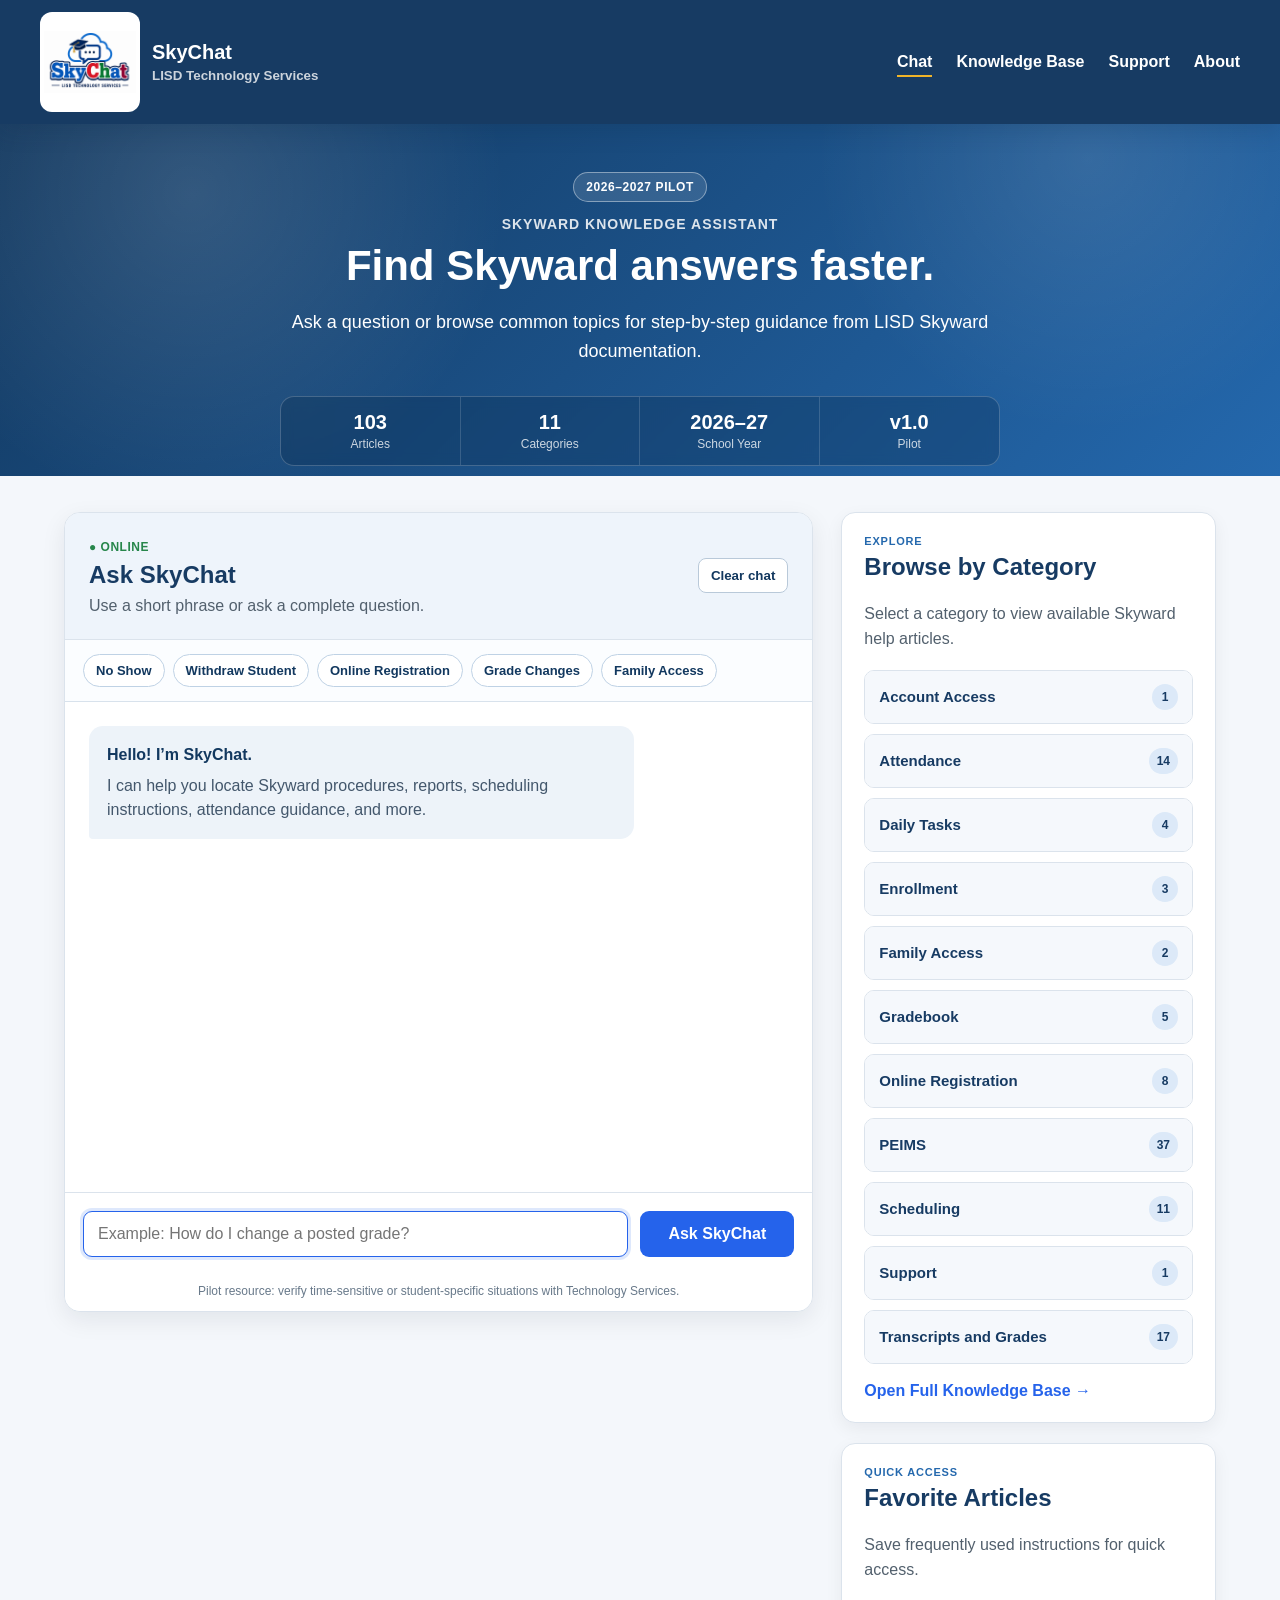
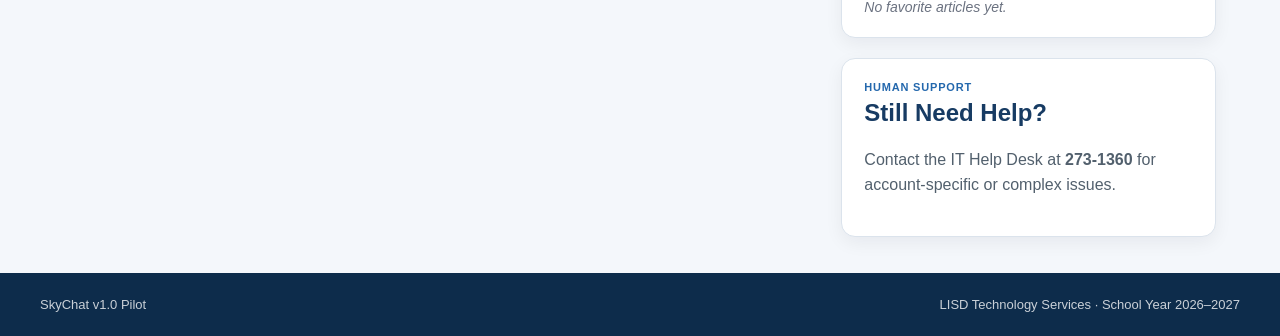
==== commit d99f7cb3: "Add About page" ====
--- a/index.html
+++ b/index.html
@@ -23,6 +23,7 @@
             <li><a class="active" href="index.html">Chat</a></li>
             <li><a href="pages/knowledge.html">Knowledge Base</a></li>
             <li><a href="#support">Support</a></li>
+            <li><a href="pages/about.html">About</a></li>
         </ul>
     </nav>
 
